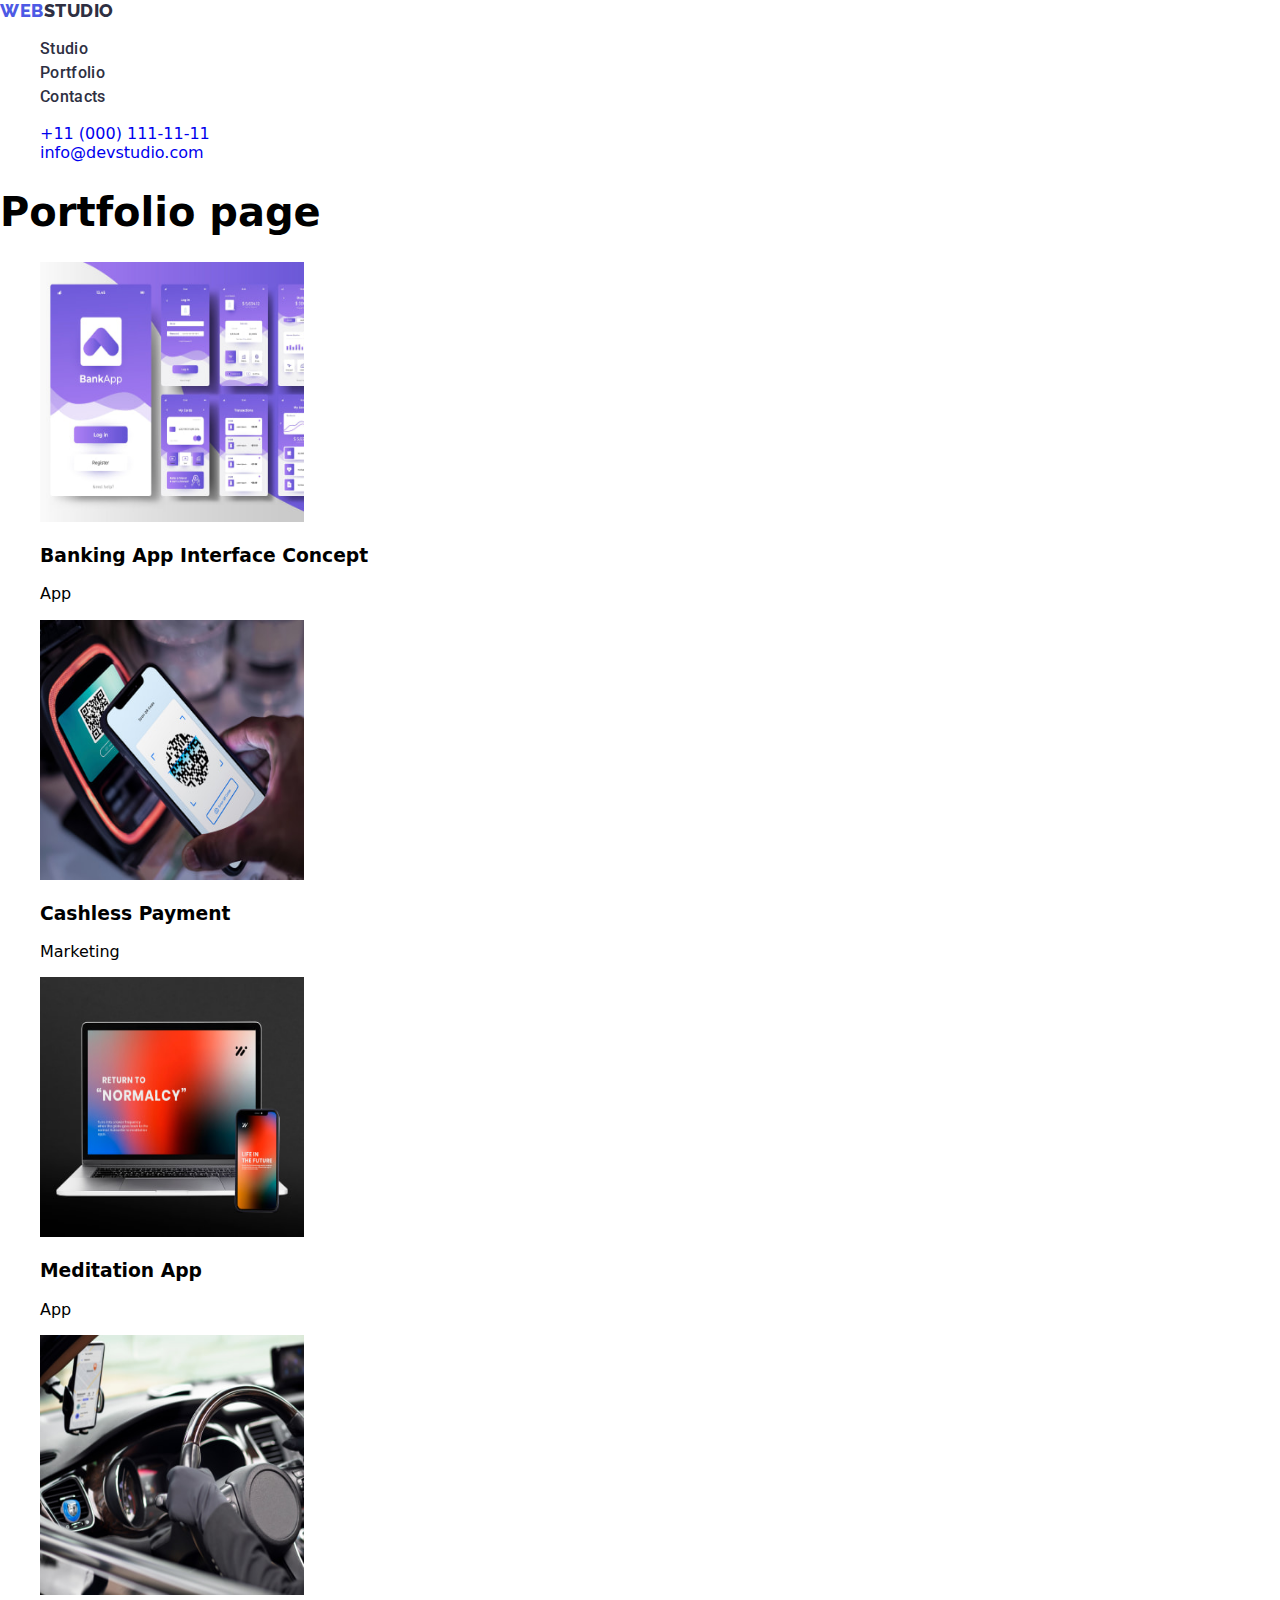
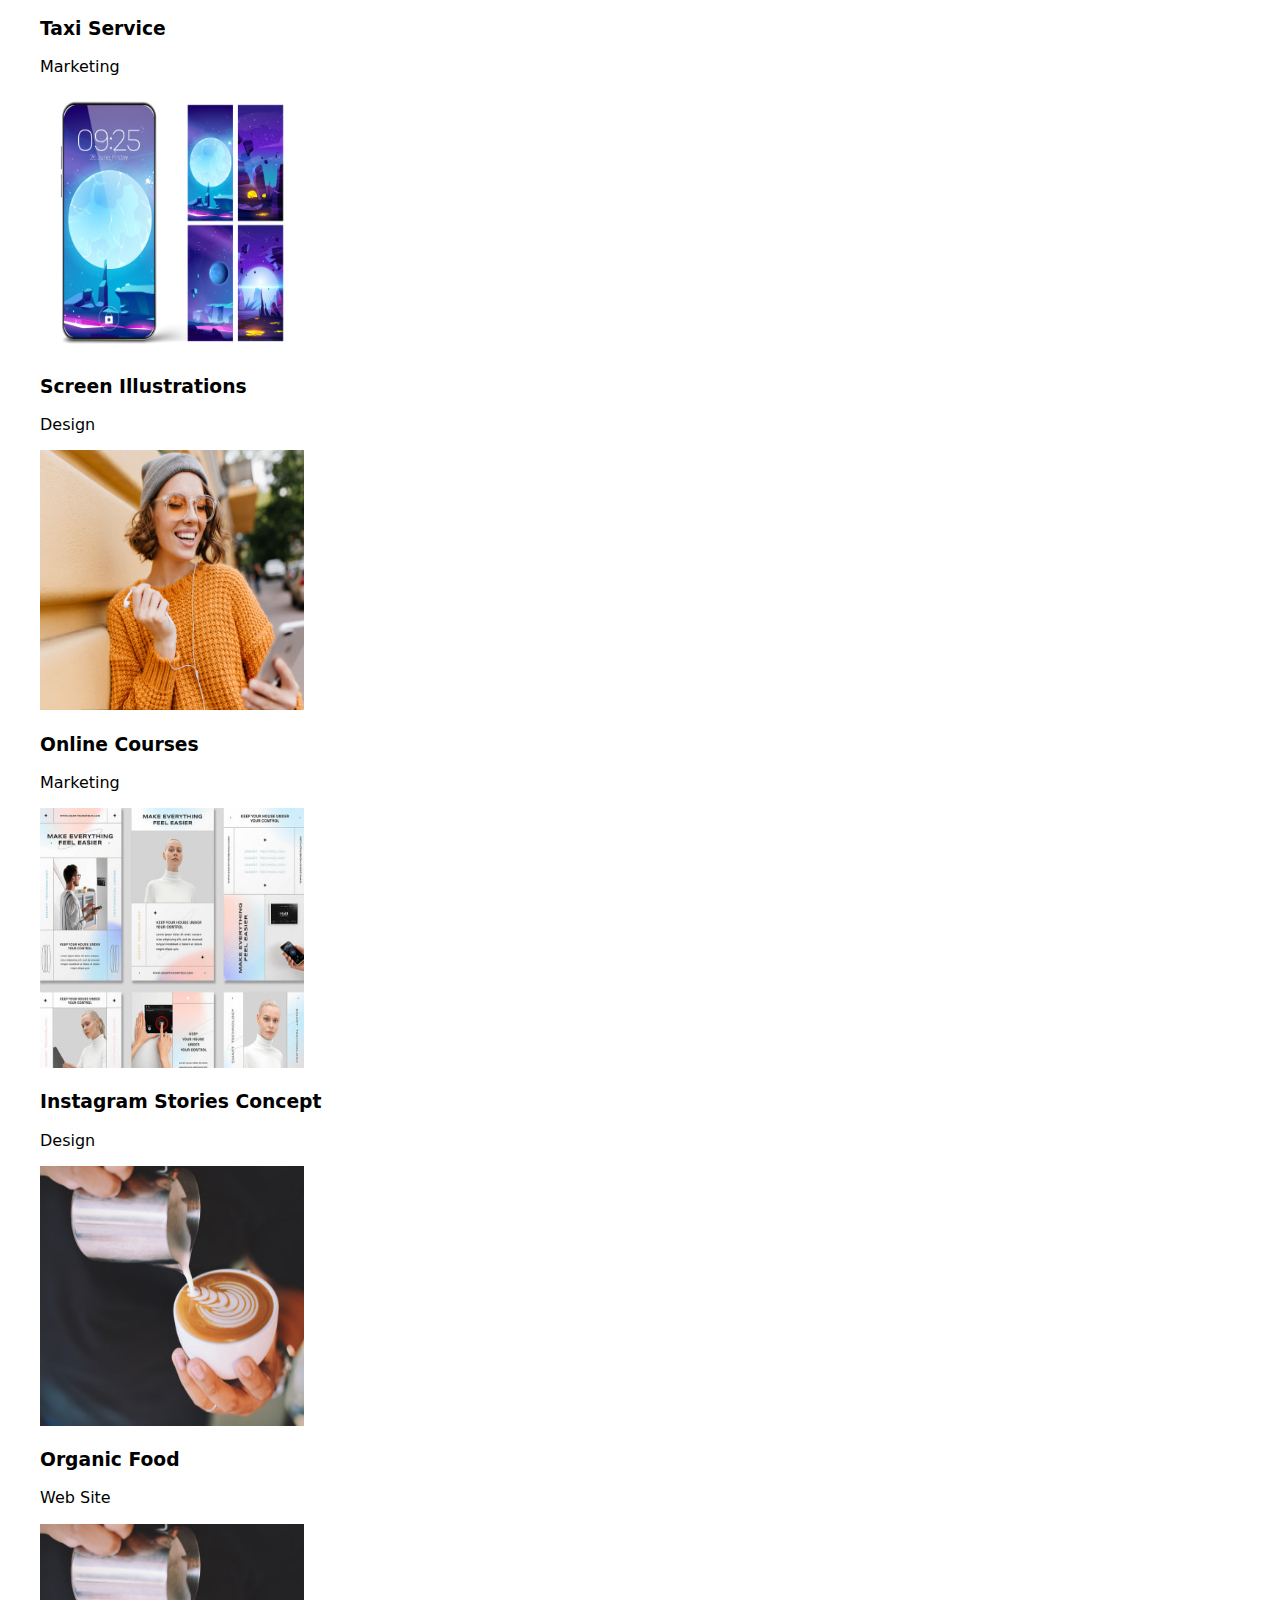
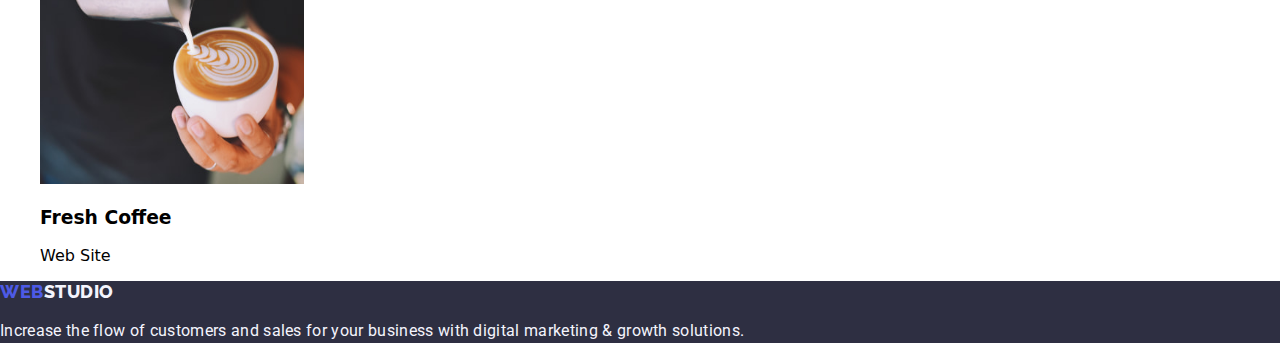
==== portfolio.html @ 6c2d67b5 "goit-markup-hw-02" ====
<!DOCTYPE html>
<html lang="en">
  <head>
    <meta charset="UTF-8" />
    <meta http-equiv="X-UA-Compatible" content="IE=edge" />
    <meta name="viewport" content="width=device-width, initial-scale=1.0" />
    <title>Portfolio page</title>
    <link rel="preconnect" href="https://fonts.googleapis.com" />
    <link rel="preconnect" href="https://fonts.gstatic.com" crossorigin />

    <!-- Fonts -->

    <link
      href="https://fonts.googleapis.com/css2?family=Montserrat:wght@400;500;600&family=Raleway:wght@800&family=Roboto:wght@400;500;700&display=swap"
      rel="stylesheet"
    />
    <!-- Normalize -->
    <link
      rel="stylesheet"
      href="https://cdn.jsdelivr.net/npm/modern-normalize@2.0.0/modern-normalize.min.css"
    />

    <!--Custom styles-->
    <link rel="stylesheet" href="./css/styles.css" />
  </head>

  <body class="page">
    <!-- Header section -->
    <header class="header">
      <nav class="nav">
        <a class="logo" href="./index.html">Web<span class="studio-dark">Studio</span></a>
        <ul class="list">
          <li class="header-item"><a class="header-link" href="./index.html">Studio</a></li>
          <li class="header-item"
            ><a class="header-link link" href="./portfolio.html">Portfolio</a>
          </li>
          <li class="header-item"><a class="header-link" href="">Contacts</a></li>
        </ul>
      </nav>
      <address class="address">
        <ul>
          <li class="mail">
            <a class="adress-link" href="tel:+110001111111">+11 (000) 111-11-11</a>
          </li>
          <li class="number">
            <a class="adress-link" href="mailto:info@devstudio.com">info@devstudio.com</a>
          </li>
        </ul>
      </address>
    </header>

    <main>
      <h1 style="font-size: 40px">Portfolio page</h1>
      <section class="Projects">
        <ul class="project-list list">
          <li class="project-item"
            ><img
              src="./images/Portfolio/img1.jpg"
              alt="Banking App Interface Concept"
              width="264"
              height="260"
            />
            <h3 class="project-name">Banking App Interface Concept</h3>
            <p class="project-position">App</p>
          </li>
          <li class="project-item">
            <img
              src="./images/Portfolio/img2.jpg"
              alt="Cashless Payment"
              width="264"
              height="260"
            />
            <h3 class="project-name">Cashless Payment</h3>
            <p class="project-position">Marketing</p>
          </li>
          <li class="project-item"
            ><img src="./images/Portfolio/img3.jpg" alt="Meditation App" width="264" height="260" />
            <h3 class="project-name">Meditation App</h3>
            <p class="project-position">App</p>
          </li>
          <li class="project-item"
            ><img src="./images/Portfolio/img4.jpg" alt="Taxi Service" width="264" height="260" />
            <h3 class="project-name">Taxi Service</h3>
            <p class="project-position">Marketing</p>
          </li>
          <li class="project-item"
            ><img
              src="./images/Portfolio/img5.jpg"
              alt="Screen Illustrations"
              width="264"
              height="260"
            />
            <h3 class="project-name">Screen Illustrations</h3>
            <p class="project-position">Design</p>
          </li>
          <li class="project-item"
            ><img src="./images/Portfolio/img6.jpg" alt="Online Courses" width="264" height="260" />
            <h3 class="project-name">Online Courses</h3>
            <p class="project-position">Marketing</p>
          </li>
          <li class="project-item"
            ><img
              src="./images/Portfolio/img7.jpg"
              alt="Instagram Stories Concept"
              width="264"
              height="260"
            />
            <h3 class="project-name">Instagram Stories Concept</h3>
            <p class="project-position">Design</p>
          </li>
          <li class="project-item"
            ><img src="./images/Portfolio/img8.jpg" alt="Organic Food" width="264" height="260" />
            <h3 class="project-name">Organic Food</h3>
            <p class="project-position">Web Site</p>
          </li>
          <li class="project-item"
            ><img src="./images/Portfolio/img9.jpg" alt="Fresh Coffee" width="264" height="260" />
            <h3 class="project-name">Fresh Coffee</h3>
            <p class="project-position">Web Site</p>
          </li>
        </ul>
      </section>
    </main>

    <!-- Footer section -->
    <footer class="footer">
      <a class="logo" href="./index.html">Web<span class="studio-light">Studio</span></a>
      <p class="footer-description"
        >Increase the flow of customers and sales for your business with digital marketing & growth
        solutions.</p
      >
    </footer>
  </body>
</html>
---- css/styles.css ----
:root {
    --bg-white: #ffffff;
    --bg-black: #2e2f42;
    --bg-team: #f4f4fd;
    --color-text: #434455
}

.body {
    font-family: "Roboto", "Raleway", sans-serif;
}

ul, ol {
    list-style: none;
}

a {
    text-decoration: none;
}

button {
    font-family: "Roboto";
    cursor: pointer;
}

.header {
    background-color: #ffffff;
}

.nav {}

/* logo styles start */

.logo {
    font-family: "Raleway";
    font-weight: 800;
    font-size: 18px;
    line-height: 1.17;
    letter-spacing: 0.03em;
    text-transform: uppercase;
    color: #4D5AE5;
}
.studio-dark {
    color: #2e2f42;
}
.studio-light {
    color: #f4f4fd;
}

/* logo styles end */

.header-list {}

.header-item {
    font-family: 'Roboto';
    font-weight: 500;
    font-size: 16px;
    line-height: 1.5;
    letter-spacing: 0.02em;
    color: var(--bg-black);
}

.header-link {
    color: #2e2f42;
    text-decoration: none;
}

.header-link:hover {
    color: #404bbf;
}

.header-link:focus {
    color: #404bbf;
}

.address {
    font-style: normal;
}

.address-link {
    font-size: 16px;
    line-height: 1.5;
    letter-spacing: 0.02em;
    color: #434455;
}

.address-link:hover,
.address-link:focus {
    color: #404bbf;
}

.section {}

.hero {
    background-color: #2E2F42;
}

.hero-title {
    font-family: 'Roboto';
    font-weight: 700;
    font-size: 56px;
    line-height: 1.07;
    letter-spacing: 0.02em;
    text-align: center;
    color: #FFFFFF;
}

.hero-btn {
    font-family: "Roboto", sans-serif;
    font-weight: 500;
    font-size: 16px;
    line-height: 1.5;
    letter-spacing: 0.04em;
    text-align: center;
    color: #FFFFFF;
    background: #4D5AE5;
}

.hero-btn:hover,
.hero-btn:focus {
    background: #404BBF;
}

.button-title {
    font-family: 'Roboto';
    font-weight: 500;
    font-size: 16px;
    line-height: 1.5;
    letter-spacing: 0.04em;
    text-align: center;
    color: #FFFFFF;
}

.advantages-1title {
    font-family: 'Roboto';
    font-style: normal;
    font-weight: 700;
    font-size: 36px;
    line-height: 40px;
    letter-spacing: 0.02em;
    text-align: center;
    text-transform: capitalize;
    color: #2E2F42;
}

.advantages-list {}

.advantages-item {}

.advantages-title {
    font-weight: 500;
    font-size: 20px;
    line-height: 1.2;
    letter-spacing: 0.02em;
    color: #2E2F42;
}

.advantages-desc {
    font-family: 'Roboto';
    font-weight: 400;
    font-size: 16px;
    line-height: 1.5;
    letter-spacing: 0.02em;
    color: #434455;
}

.doing {}

.doing-title {
    font-family: 'Roboto';
    font-weight: 700;
    font-size: 36px;
    line-height: 1.11;
    letter-spacing: 0.02em;
    text-align: center;
    text-transform: capitalize;
    color: #2E2F42;
}

.doing-list {}

.doing-item {}

.team {
    background-color: #F4F4FD
}

.team-title {
    font-family: 'Roboto';
    font-weight: 700;
    font-size: 36px;
    line-height: 1.11;
    letter-spacing: 0.02em;
    text-align: center;
    text-transform: capitalize;
    color: #2E2F42;
}

.team-list {}

.team-item {
    background-color: #FFFFFF
}

.team-name {
    font-family: 'Roboto';
    font-weight: 500;
    font-size: 20px;
    line-height: 1.2;
    letter-spacing: 0.02em;
    color: #2E2F42;
}

.team-position {
    font-family: 'Roboto';
    font-weight: 400;
    font-size: 16px;
    line-height: 1.5;
    letter-spacing: 0.02em;
    color: #434455;
}

.footer {
    background-color: #2E2F42;
    text-decoration: none;
}

.footer-description {
    font-family: 'Roboto';
    font-weight: 400;
    font-size: 16px;
    line-height: 1.5;
    letter-spacing: 0.02em;
    color: #F4F4FD;
}

.portfolio-but {
    font-family: "Roboto", sans-serif;
    font-style: normal;
    font-weight: 500;
    font-size: 16px;
    line-height: 1.5;
    letter-spacing: 0.04em;
    color: #4D5AE5;
    background-color: var(--bg-team);
    cursor: pointer;
}

.portfolio-but:hover {
    color: var(--bg-white);
    background-color: #404BBF;
}

.portfolio-but:focus {
    color: var(--bg-white);
    background-color: #404BBF;
}
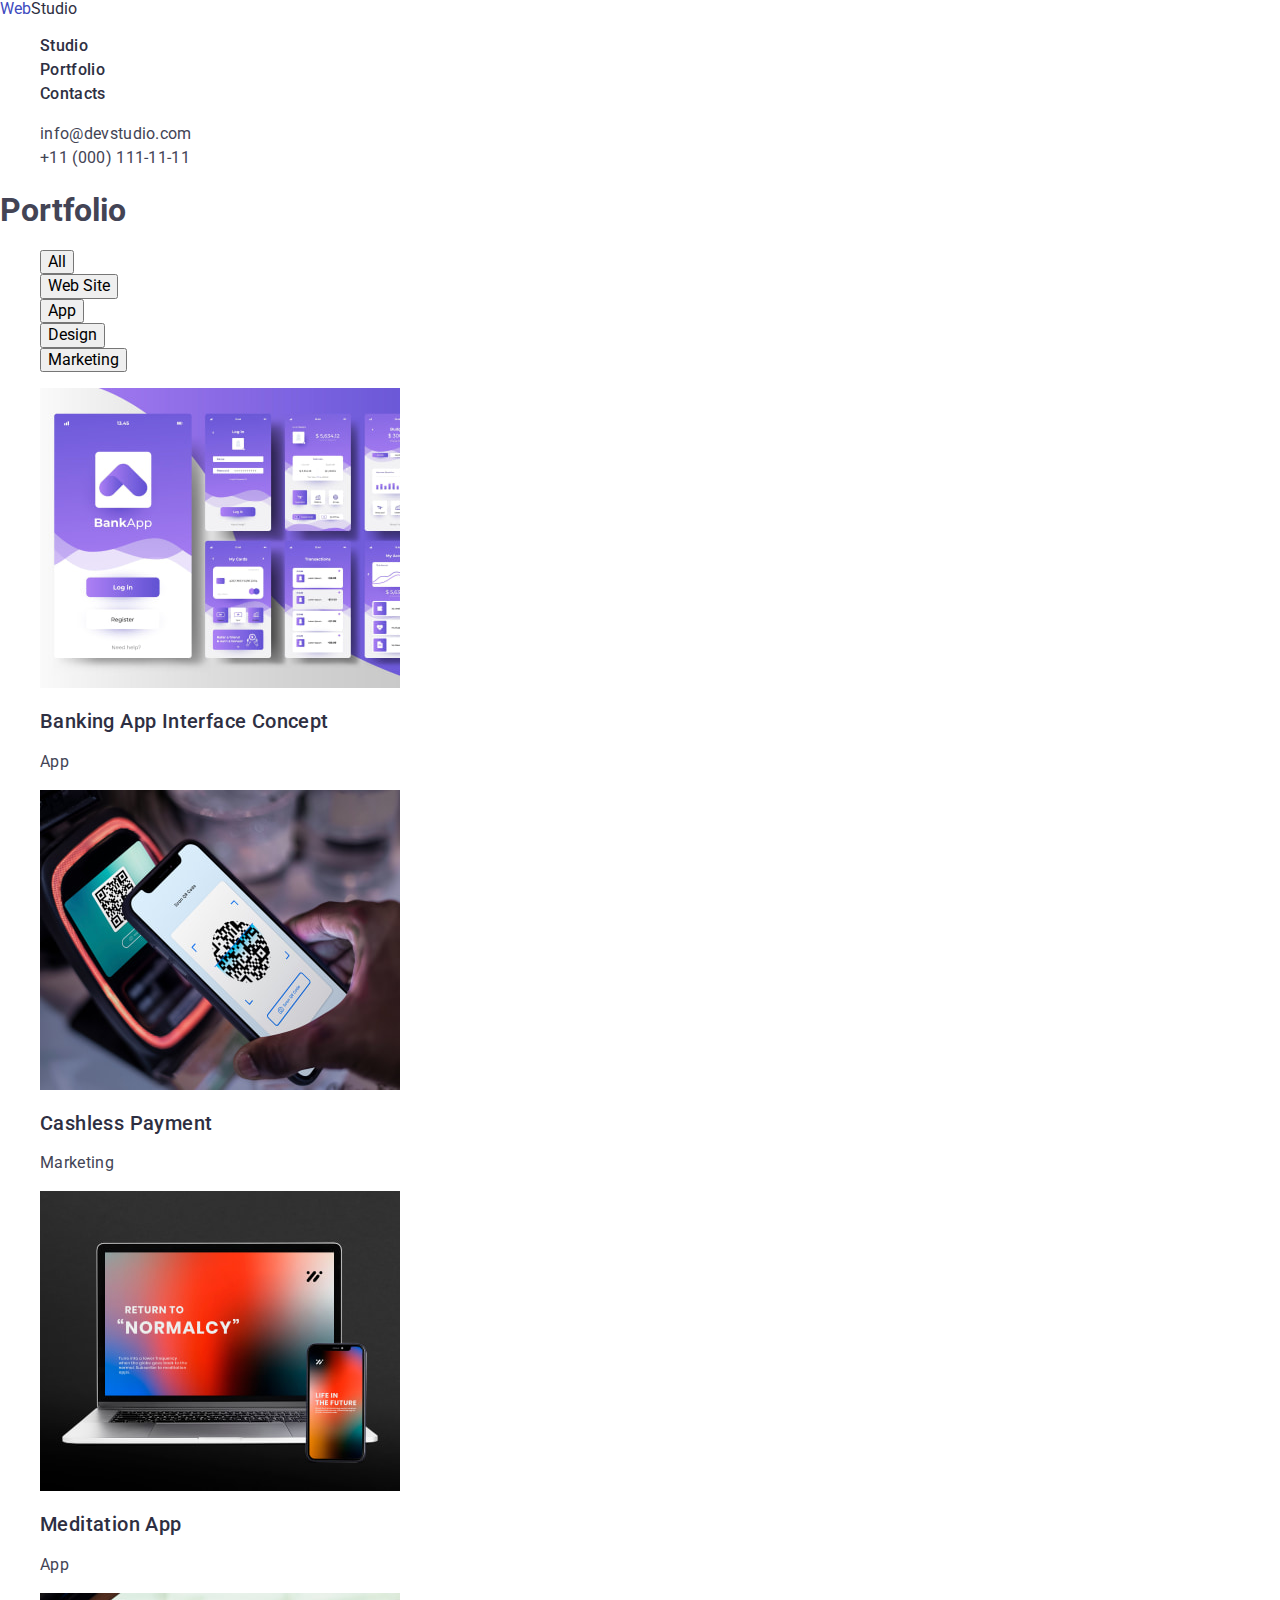
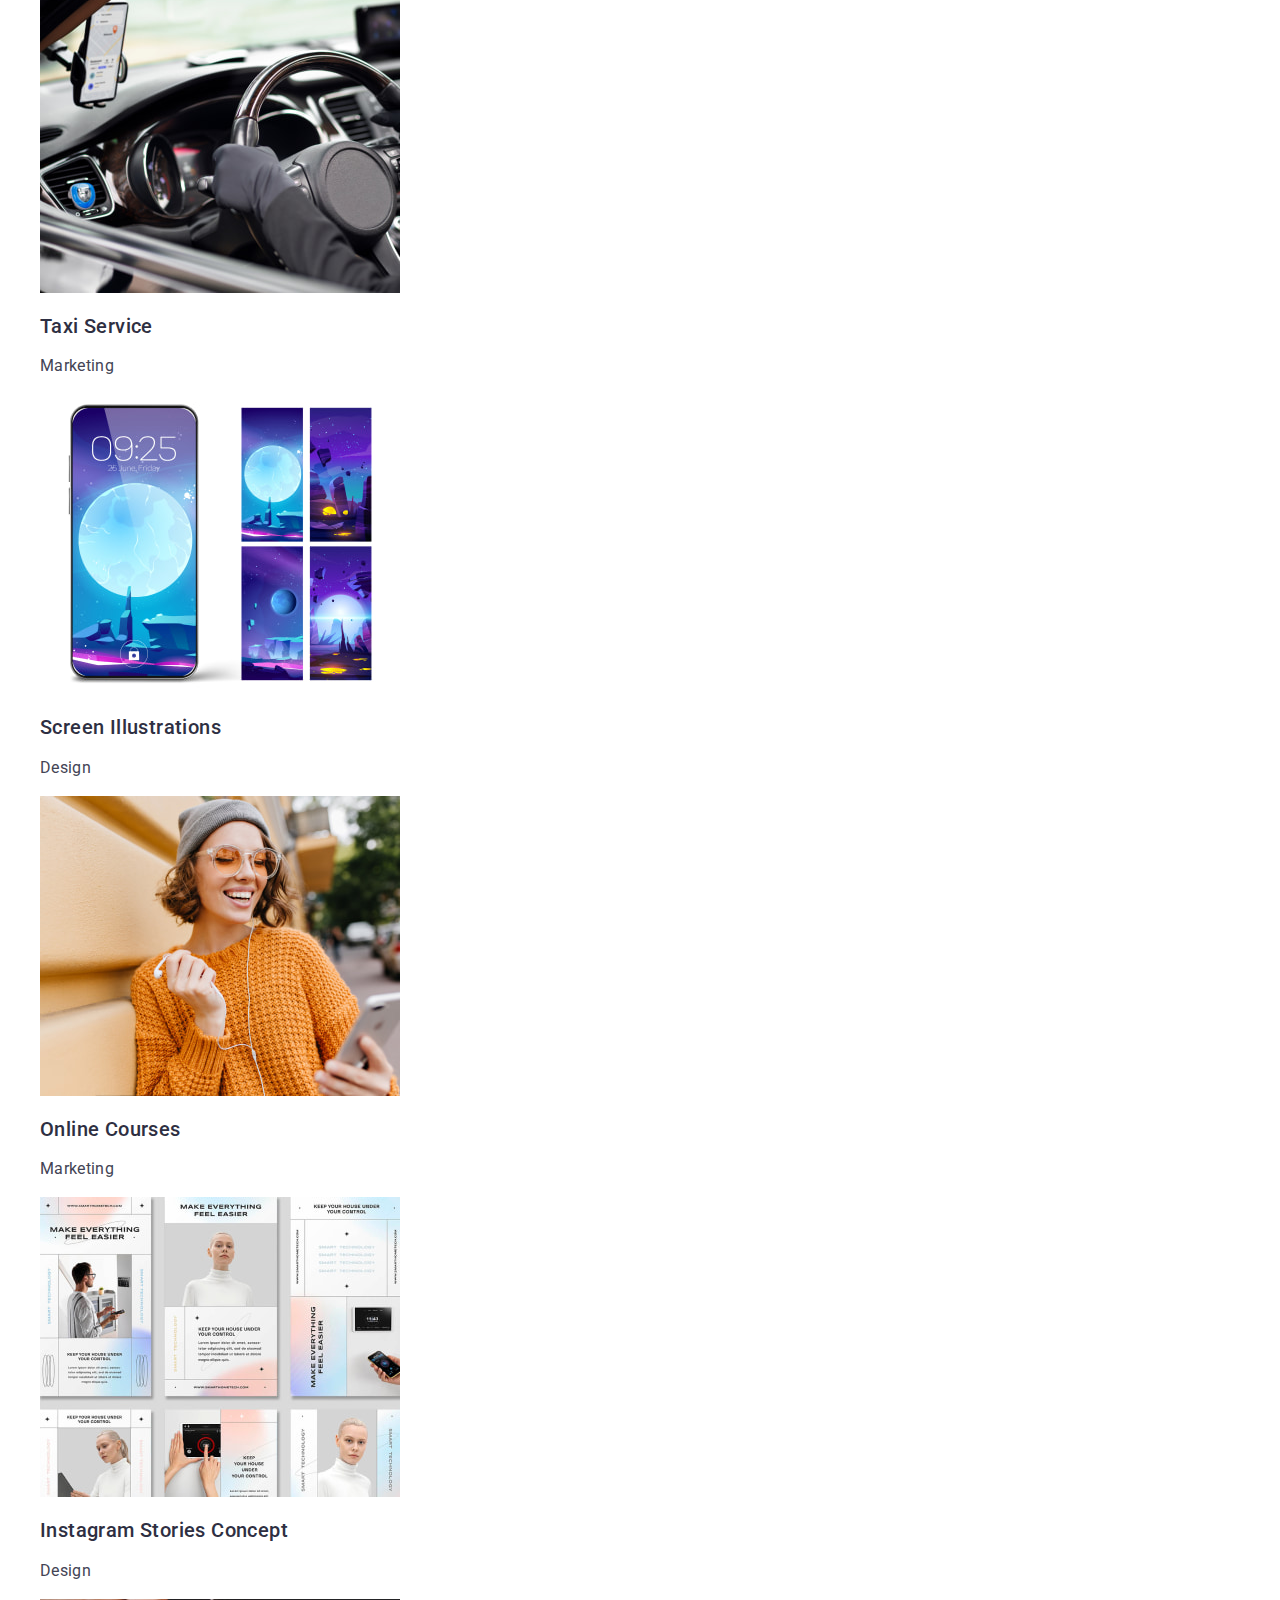
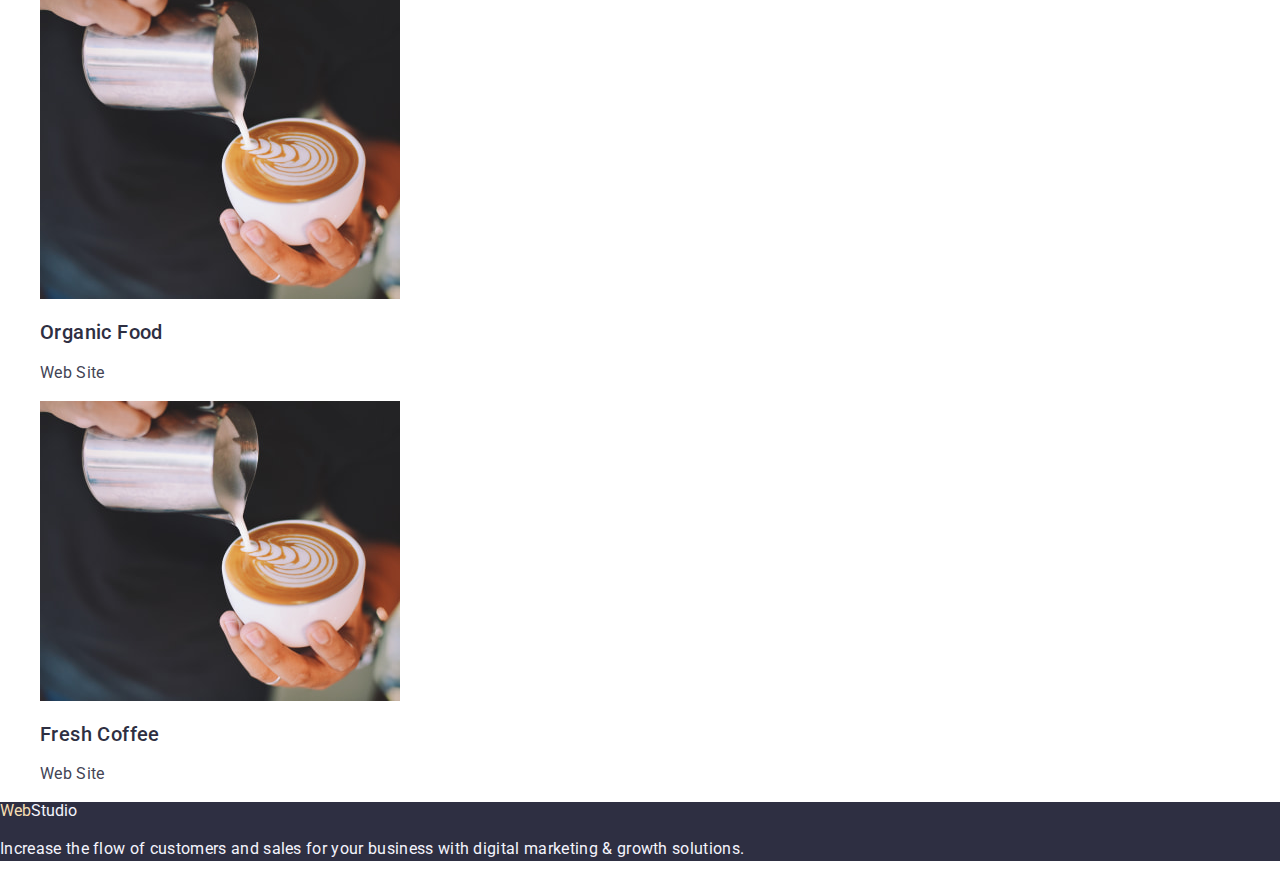
==== commit b134aa80: "goit-markup-hw-02-2" ====
--- a/portfolio.html
+++ b/portfolio.html
@@ -28,106 +28,131 @@
     <!-- Header section -->
     <header class="header">
       <nav class="nav">
-        <a class="logo" href="./index.html">Web<span class="studio-dark">Studio</span></a>
+        <a class="logo link" href="./index.html">Web<span class="studio">Studio</span></a>
         <ul class="list">
-          <li class="header-item"><a class="header-link" href="./index.html">Studio</a></li>
+          <li class="header-item"><a class="header-link link" href="./index.html">Studio</a></li>
           <li class="header-item"
-            ><a class="header-link link" href="./portfolio.html">Portfolio</a>
-          </li>
-          <li class="header-item"><a class="header-link" href="">Contacts</a></li>
+            ><a class="header-link link" href="./portfolio.html">Portfolio</a></li
+          >
+          <li class="header-item"><a class="header-link link" href="">Contacts</a></li>
         </ul>
       </nav>
       <address class="address">
-        <ul>
-          <li class="mail">
-            <a class="adress-link" href="tel:+110001111111">+11 (000) 111-11-11</a>
-          </li>
-          <li class="number">
-            <a class="adress-link" href="mailto:info@devstudio.com">info@devstudio.com</a>
-          </li>
+        <ul class="list">
+          <li
+            ><a class="adress-link link" href="mailto:info@devstudio.com">info@devstudio.com</a></li
+          >
+          <li><a class="adress-link link" href="tel:+110001111111">+11 (000) 111-11-11</a></li>
         </ul>
       </address>
     </header>
-
     <main>
-      <h1 style="font-size: 40px">Portfolio page</h1>
-      <section class="Projects">
-        <ul class="project-list list">
-          <li class="project-item"
-            ><img
-              src="./images/Portfolio/img1.jpg"
-              alt="Banking App Interface Concept"
-              width="264"
-              height="260"
-            />
-            <h3 class="project-name">Banking App Interface Concept</h3>
-            <p class="project-position">App</p>
+      <section>
+        <h1>Portfolio</h1>
+        <ul class="list">
+          <li><button class="portfolio-but" type="button">All</button> </li>
+          <li><button class="portfolio-but" type="button">Web Site</button> </li>
+          <li><button class="portfolio-but" type="button">App</button> </li>
+          <li><button class="portfolio-but" type="button">Design</button> </li>
+          <li><button class="portfolio-but" type="button">Marketing</button> </li>
+        </ul>
+        <ul class="list">
+          <li
+            ><a class="link" href=""
+              ><img src="./images/Portfolio/img1.jpg" alt="Banking App" width="360" height="300" />
+              <h2 class="advantages-title">Banking App Interface Concept</h2>
+              <p class="advantages-desc">App</p></a
+            >
           </li>
-          <li class="project-item">
-            <img
-              src="./images/Portfolio/img2.jpg"
-              alt="Cashless Payment"
-              width="264"
-              height="260"
-            />
-            <h3 class="project-name">Cashless Payment</h3>
-            <p class="project-position">Marketing</p>
+          <li
+            ><a class="link" href=""
+              ><img
+                src="./images/Portfolio/img2.jpg"
+                alt="Cashless Payment"
+                width="360"
+                height="300"
+              />
+              <h2 class="advantages-title">Cashless Payment</h2>
+              <p class="advantages-desc">Marketing</p></a
+            >
           </li>
-          <li class="project-item"
-            ><img src="./images/Portfolio/img3.jpg" alt="Meditation App" width="264" height="260" />
-            <h3 class="project-name">Meditation App</h3>
-            <p class="project-position">App</p>
+          <li
+            ><a class="link" href=""
+              ><img
+                src="./images/Portfolio/img3.jpg"
+                alt="Meditation App"
+                width="360"
+                height="300"
+              />
+              <h2 class="advantages-title">Meditation App</h2>
+              <p class="advantages-desc">App</p></a
+            >
           </li>
-          <li class="project-item"
-            ><img src="./images/Portfolio/img4.jpg" alt="Taxi Service" width="264" height="260" />
-            <h3 class="project-name">Taxi Service</h3>
-            <p class="project-position">Marketing</p>
+          <li
+            ><a class="link" href=""
+              ><img src="./images/Portfolio/img4.jpg" alt="Taxi Service" width="360" height="300" />
+              <h2 class="advantages-title">Taxi Service</h2>
+              <p class="advantages-desc">Marketing</p></a
+            >
           </li>
-          <li class="project-item"
-            ><img
-              src="./images/Portfolio/img5.jpg"
-              alt="Screen Illustrations"
-              width="264"
-              height="260"
-            />
-            <h3 class="project-name">Screen Illustrations</h3>
-            <p class="project-position">Design</p>
+          <li
+            ><a class="link" href=""
+              ><img
+                src="./images/Portfolio/img5.jpg"
+                alt="Screen Illustrations"
+                width="360"
+                height="300"
+              />
+              <h2 class="advantages-title">Screen Illustrations</h2>
+              <p class="advantages-desc">Design</p></a
+            >
           </li>
-          <li class="project-item"
-            ><img src="./images/Portfolio/img6.jpg" alt="Online Courses" width="264" height="260" />
-            <h3 class="project-name">Online Courses</h3>
-            <p class="project-position">Marketing</p>
+          <li
+            ><a class="link" href=""
+              ><img
+                src="./images/Portfolio/img6.jpg"
+                alt="Online Courses"
+                width="360"
+                height="300"
+              />
+              <h2 class="advantages-title">Online Courses</h2>
+              <p class="advantages-desc">Marketing</p></a
+            >
           </li>
-          <li class="project-item"
-            ><img
-              src="./images/Portfolio/img7.jpg"
-              alt="Instagram Stories Concept"
-              width="264"
-              height="260"
-            />
-            <h3 class="project-name">Instagram Stories Concept</h3>
-            <p class="project-position">Design</p>
+          <li
+            ><a class="link" href=""
+              ><img
+                src="./images/Portfolio/img7.jpg"
+                alt="Instagram Stories Concept"
+                width="360"
+                height="300"
+              />
+              <h2 class="advantages-title">Instagram Stories Concept</h2>
+              <p class="advantages-desc">Design</p></a
+            >
           </li>
-          <li class="project-item"
-            ><img src="./images/Portfolio/img8.jpg" alt="Organic Food" width="264" height="260" />
-            <h3 class="project-name">Organic Food</h3>
-            <p class="project-position">Web Site</p>
+          <li
+            ><a class="link" href=""
+              ><img src="./images/Portfolio/img8.jpg" alt="Organic Food" width="360" height="300" />
+              <h2 class="advantages-title">Organic Food</h2>
+              <p class="advantages-desc">Web Site</p></a
+            >
           </li>
-          <li class="project-item"
-            ><img src="./images/Portfolio/img9.jpg" alt="Fresh Coffee" width="264" height="260" />
-            <h3 class="project-name">Fresh Coffee</h3>
-            <p class="project-position">Web Site</p>
+          <li
+            ><a class="link" href=""
+              ><img src="./images/Portfolio/img9.jpg" alt="Fresh Coffee" width="360" height="300" />
+              <h2 class="advantages-title">Fresh Coffee</h2>
+              <p class="advantages-desc">Web Site</p></a
+            >
           </li>
         </ul>
       </section>
     </main>
-
-    <!-- Footer section -->
     <footer class="footer">
-      <a class="logo" href="./index.html">Web<span class="studio-light">Studio</span></a>
+      <a class="logo link" href="./index.html">Web<span class="studio-down">Studio</span></a>
       <p class="footer-description"
-        >Increase the flow of customers and sales for your business with digital marketing & growth
-        solutions.</p
+        >Increase the flow of customers and sales for your business with digital marketing &amp;
+        growth solutions.</p
       >
     </footer>
   </body>
--- a/css/styles.css
+++ b/css/styles.css
@@ -1,256 +1,207 @@
+
+body {
+    font-family: 'Roboto', sans-serif;
+    color: #434455;
+    background-color: var(--brand-color);
+}
+
+a {
+    text-decoration: none;
+    color: wheat
+}
+
 :root {
-    --bg-white: #ffffff;
-    --bg-black: #2e2f42;
-    --bg-team: #f4f4fd;
-    --color-text: #434455
-}
-
-.body {
-    font-family: "Roboto", "Raleway", sans-serif;
-}
-
-ul, ol {
-    list-style: none;
-}
-
-a {
-    text-decoration: none;
-}
-
-button {
-    font-family: "Roboto";
-    cursor: pointer;
-}
-
-.header {
-    background-color: #ffffff;
-}
-
-.nav {}
-
-/* logo styles start */
-
-.logo {
-    font-family: "Raleway";
+    --brand-color: #FFFFFF;
+    --letter-spacing: #4D5AE5;
+    --link-color: #2E2F42;
+    --link-color-add: #434455;
+    --color-footer: #F4F4FD;
+}
+
+/*Header styles*/
+.logo link {
+    font-family: "Raleway", sans-serif;
     font-weight: 800;
     font-size: 18px;
     line-height: 1.17;
     letter-spacing: 0.03em;
     text-transform: uppercase;
-    color: #4D5AE5;
-}
-.studio-dark {
-    color: #2e2f42;
-}
-.studio-light {
-    color: #f4f4fd;
-}
-
-/* logo styles end */
-
-.header-list {}
-
-.header-item {
-    font-family: 'Roboto';
-    font-weight: 500;
-    font-size: 16px;
-    line-height: 1.5;
-    letter-spacing: 0.02em;
-    color: var(--bg-black);
+    color: var(--letter-spacing);
+}
+
+.studio-down {
+    color: var(--color-footer);
+}
+
+.studio {
+    color: var(--link-color);
+}
+
+.accent-1 {
+    color: var(--link-color);
+}
+
+.link {
+    text-decoration: none;
+}
+
+.list {
+    list-style: none
 }
 
 .header-link {
-    color: #2e2f42;
-    text-decoration: none;
-}
-
-.header-link:hover {
-    color: #404bbf;
-}
-
-.header-link:focus {
-    color: #404bbf;
+    font-weight: 500;
+    font-size: 16px;
+    line-height: 1.5;
+    letter-spacing: 0.02em;
+    color: var(--link-color);
+}
+
+.link {
+    text-decoration: none;
+}
+
+.link:hover,
+.link:focus {
+    color: #404bbf
 }
 
 .address {
     font-style: normal;
-}
-
-.address-link {
-    font-size: 16px;
-    line-height: 1.5;
-    letter-spacing: 0.02em;
-    color: #434455;
-}
-
-.address-link:hover,
-.address-link:focus {
-    color: #404bbf;
-}
-
-.section {}
+    list-style: none;
+}
+
+.adress-link {
+    font-size: 16px;
+    line-height: 1.5;
+    letter-spacing: 0.02em;
+    color: var(--link-color-add);
+}
+
+.link:hover,
+.link:focus {
+    color: #404bbf
+}
 
 .hero {
-    background-color: #2E2F42;
+    background-color: var(--link-color);
 }
 
 .hero-title {
-    font-family: 'Roboto';
-    font-weight: 700;
     font-size: 56px;
     line-height: 1.07;
-    letter-spacing: 0.02em;
     text-align: center;
-    color: #FFFFFF;
+    letter-spacing: 0.02em;
+    color: #ffffff;
 }
 
 .hero-btn {
+    background-color: #4D5AE5;
     font-family: "Roboto", sans-serif;
     font-weight: 500;
     font-size: 16px;
     line-height: 1.5;
     letter-spacing: 0.04em;
-    text-align: center;
-    color: #FFFFFF;
-    background: #4D5AE5;
+    color: #ffffff;
+    cursor: pointer;
 }
 
 .hero-btn:hover,
 .hero-btn:focus {
-    background: #404BBF;
-}
-
-.button-title {
-    font-family: 'Roboto';
-    font-weight: 500;
-    font-size: 16px;
-    line-height: 1.5;
-    letter-spacing: 0.04em;
-    text-align: center;
-    color: #FFFFFF;
-}
-
-.advantages-1title {
-    font-family: 'Roboto';
-    font-style: normal;
-    font-weight: 700;
-    font-size: 36px;
-    line-height: 40px;
-    letter-spacing: 0.02em;
-    text-align: center;
-    text-transform: capitalize;
-    color: #2E2F42;
-}
-
-.advantages-list {}
-
-.advantages-item {}
-
-.advantages-title {
+    background-color: #404BBF;
+}
+
+.feature-p {
+    list-style: none;
+}
+
+.strategy {
     font-weight: 500;
     font-size: 20px;
     line-height: 1.2;
     letter-spacing: 0.02em;
-    color: #2E2F42;
-}
-
-.advantages-desc {
-    font-family: 'Roboto';
-    font-weight: 400;
-    font-size: 16px;
-    line-height: 1.5;
-    letter-spacing: 0.02em;
-    color: #434455;
-}
-
-.doing {}
-
-.doing-title {
-    font-family: 'Roboto';
-    font-weight: 700;
+    color: var(--link-color);
+}
+
+.strategy-p {
+    font-size: 16px;
+    line-height: 1.5;
+    letter-spacing: 0.02em;
+    color: var(--link-color-add);
+}
+
+.team-title {
     font-size: 36px;
     line-height: 1.11;
-    letter-spacing: 0.02em;
     text-align: center;
+    letter-spacing: 0.02em;
     text-transform: capitalize;
-    color: #2E2F42;
-}
-
-.doing-list {}
-
-.doing-item {}
-
-.team {
+    color: var(--link-color);
+}
+
+.section-team {
     background-color: #F4F4FD
 }
 
-.team-title {
-    font-family: 'Roboto';
-    font-weight: 700;
+.section-team-title {
     font-size: 36px;
     line-height: 1.11;
-    letter-spacing: 0.02em;
     text-align: center;
+    letter-spacing: 0.02em;
     text-transform: capitalize;
-    color: #2E2F42;
-}
-
-.team-list {}
-
-.team-item {
-    background-color: #FFFFFF
-}
-
-.team-name {
-    font-family: 'Roboto';
+    color: var(--link-color);
+}
+
+.section-team-item {
+    background-color: #FFFFFF;
+}
+
+.footer {
+    background-color: var(--link-color)
+}
+
+.footer-description {
+    line-height: 1.5;
+    color: var(--color-footer);
+    letter-spacing: 0.02em;
+}
+
+.btn-port {
+    font-family: "Roboto", sans-serif;
+    font-weight: 500;
+    font-size: 16px;
+    line-height: 1.5;
+    letter-spacing: 0.04em;
+    color: var(--letter-spacing);
+    background-color: var(--color-footer);
+    cursor: pointer;
+}
+
+.btn-port:hover,
+.btn-port:focus {
+    color: #FFFFFF;
+    background-color: #404BBF;
+}
+
+.list {
+    list-style: none;
+}
+
+.link {
+    text-decoration: none;
+}
+
+.advantages-title {
     font-weight: 500;
     font-size: 20px;
     line-height: 1.2;
     letter-spacing: 0.02em;
-    color: #2E2F42;
-}
-
-.team-position {
-    font-family: 'Roboto';
-    font-weight: 400;
-    font-size: 16px;
-    line-height: 1.5;
-    letter-spacing: 0.02em;
-    color: #434455;
-}
-
-.footer {
-    background-color: #2E2F42;
-    text-decoration: none;
-}
-
-.footer-description {
-    font-family: 'Roboto';
-    font-weight: 400;
-    font-size: 16px;
-    line-height: 1.5;
-    letter-spacing: 0.02em;
-    color: #F4F4FD;
-}
-
-.portfolio-but {
-    font-family: "Roboto", sans-serif;
-    font-style: normal;
-    font-weight: 500;
-    font-size: 16px;
-    line-height: 1.5;
-    letter-spacing: 0.04em;
-    color: #4D5AE5;
-    background-color: var(--bg-team);
-    cursor: pointer;
-}
-
-.portfolio-but:hover {
-    color: var(--bg-white);
-    background-color: #404BBF;
-}
-
-.portfolio-but:focus {
-    color: var(--bg-white);
-    background-color: #404BBF;
+    color: var(--link-color);
+}
+
+.advantages-desc {
+    font-size: 16px;
+    line-height: 1.5;
+    letter-spacing: 0.02em;
+    color: var(--link-color-add);
 }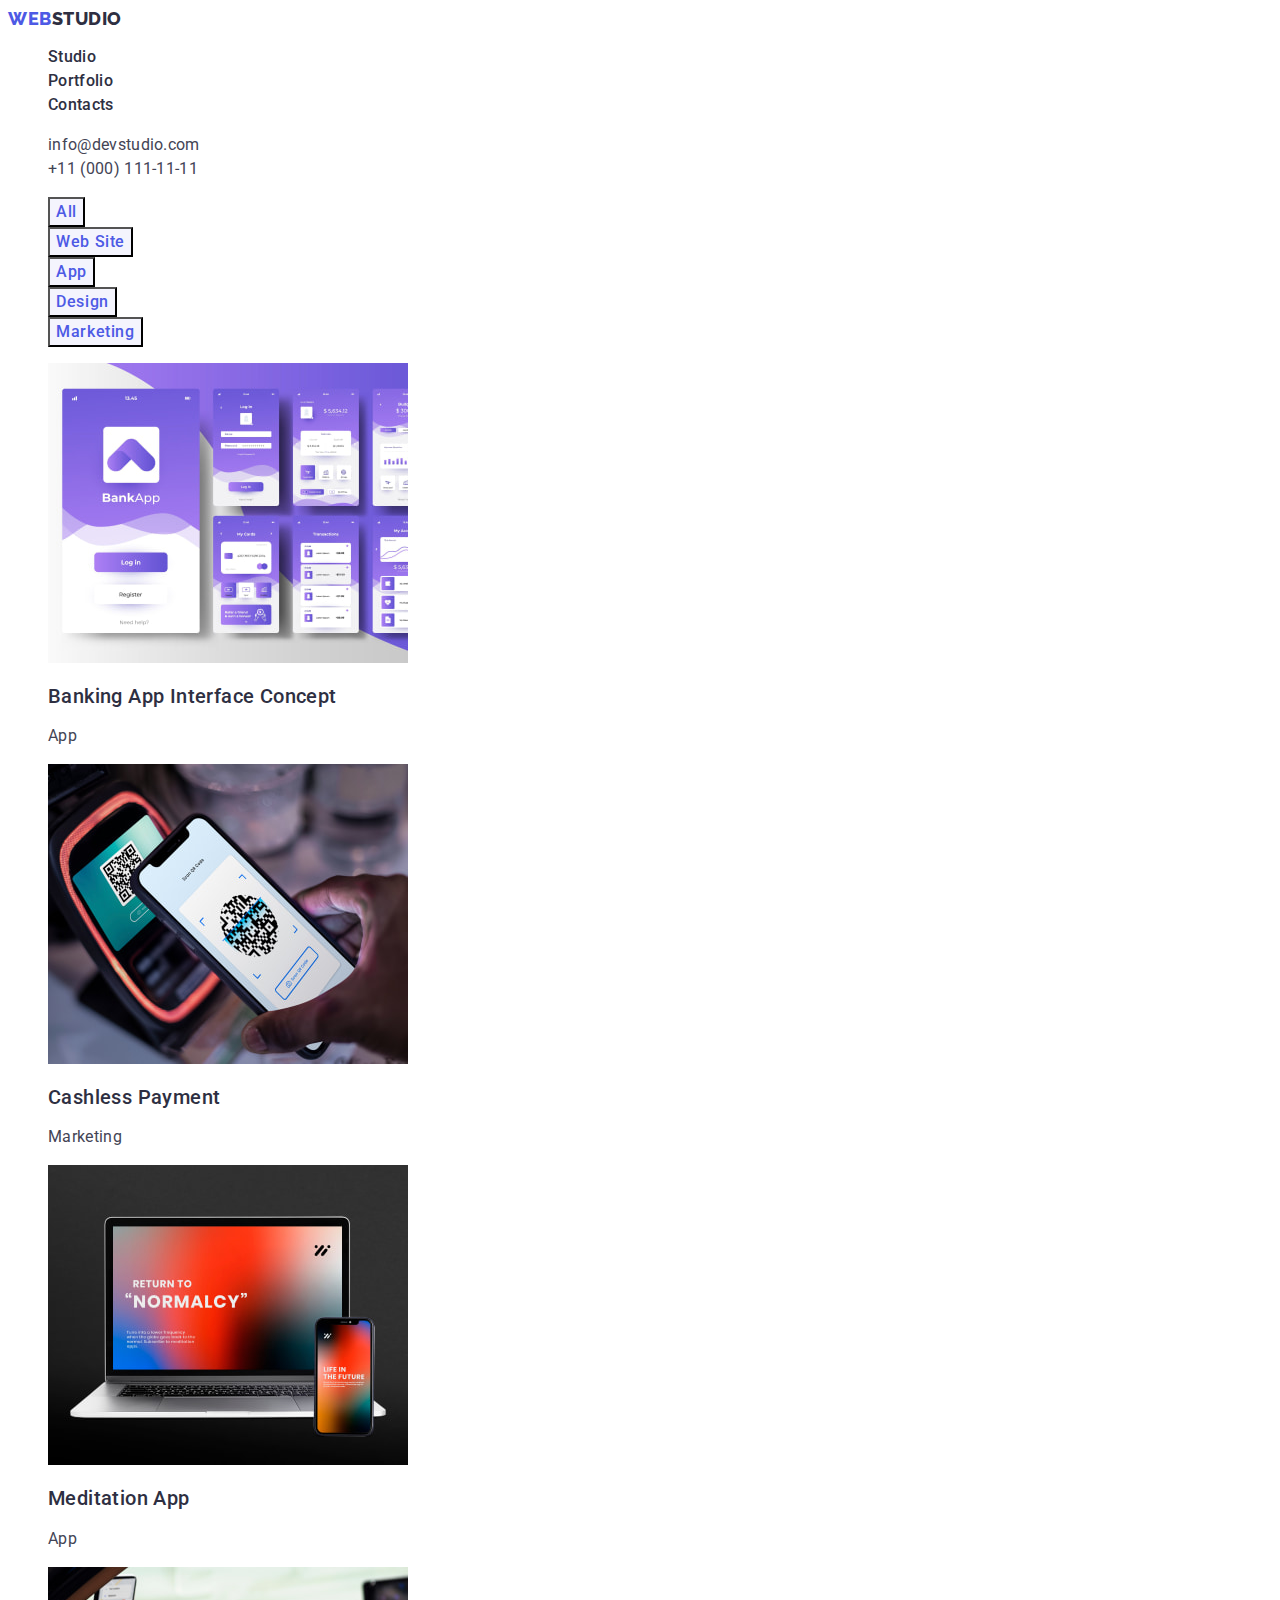
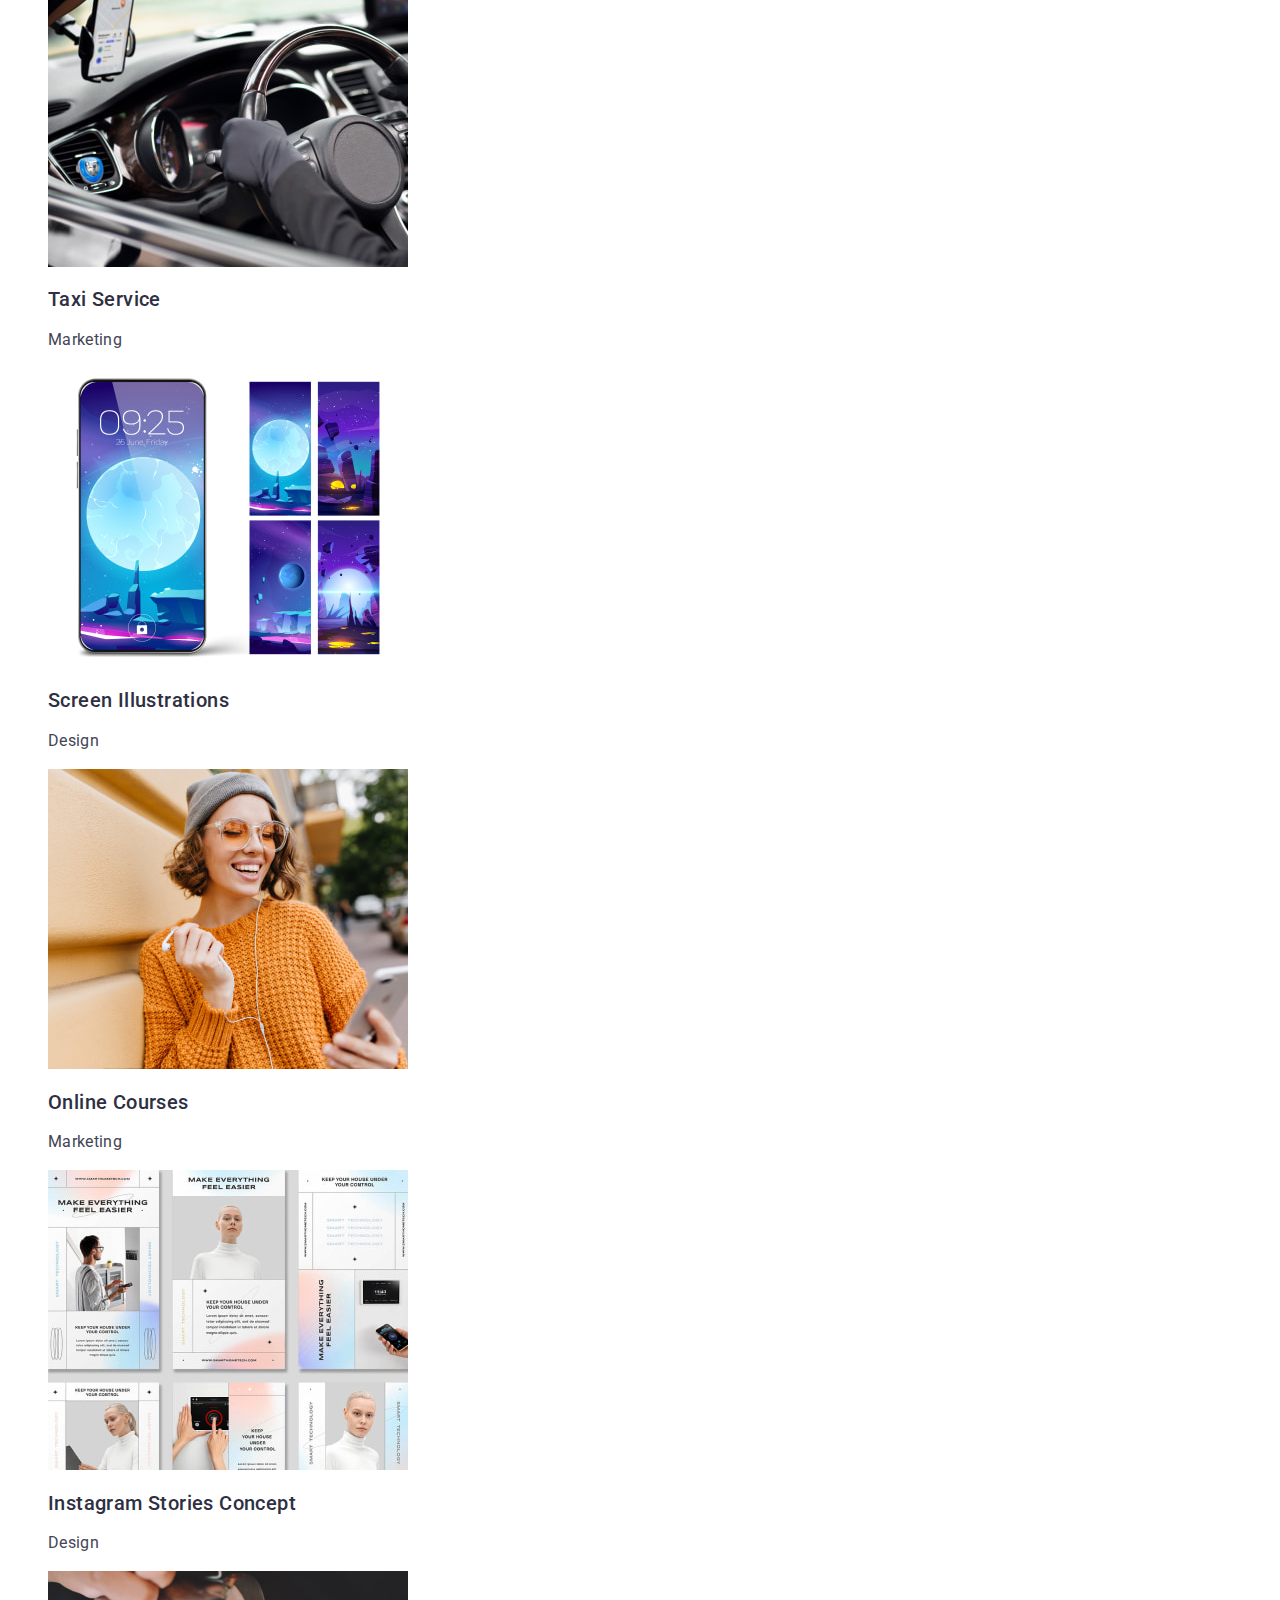
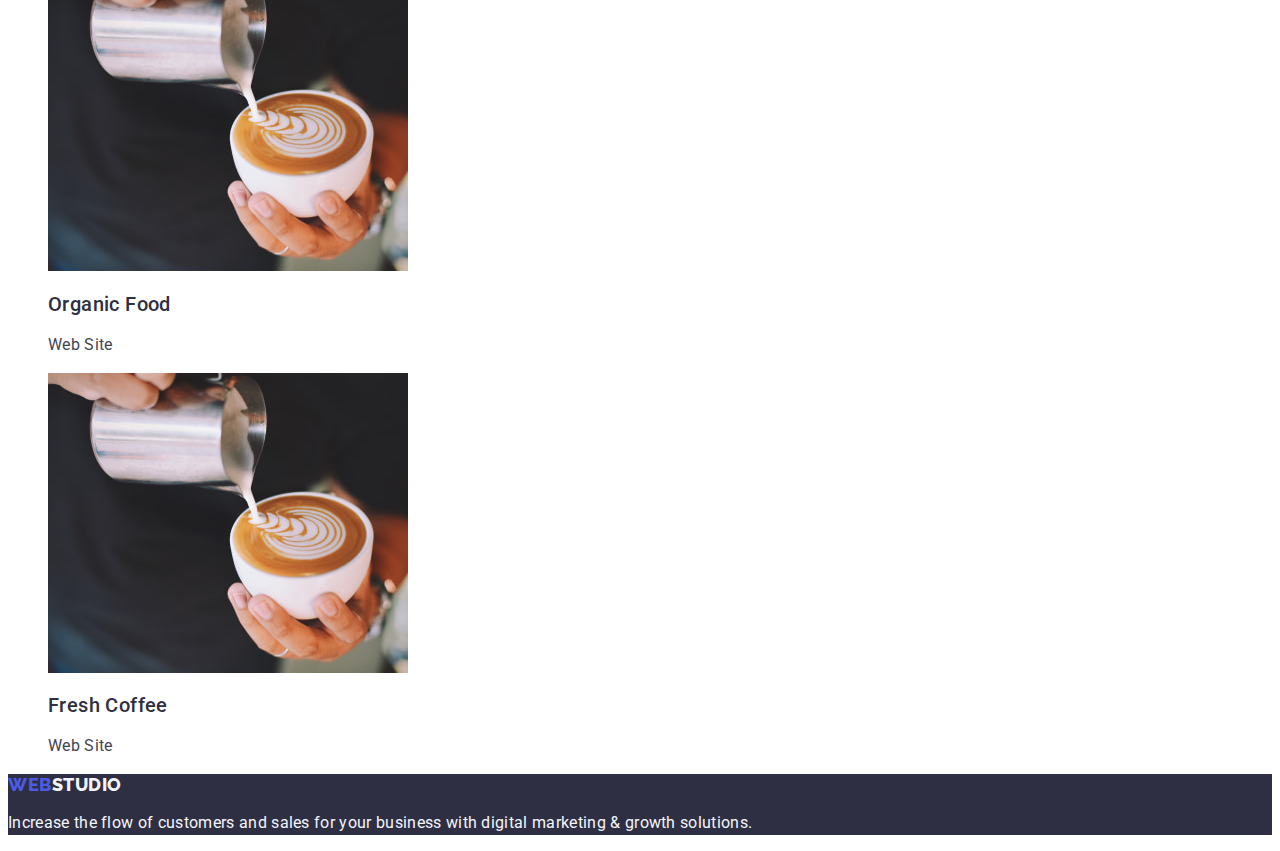
==== commit fe3ed7c6: "goit-markup-hw-03" ====
--- a/portfolio.html
+++ b/portfolio.html
@@ -1,158 +1,174 @@
 <!DOCTYPE html>
 <html lang="en">
   <head>
-    <meta charset="UTF-8" />
-    <meta http-equiv="X-UA-Compatible" content="IE=edge" />
-    <meta name="viewport" content="width=device-width, initial-scale=1.0" />
-    <title>Portfolio page</title>
+    <meta charset="utf-8" />
+    <meta name="description" content="Effective Solutions for Your Business" />
+    <title>WEBSTUDIO</title>
     <link rel="preconnect" href="https://fonts.googleapis.com" />
     <link rel="preconnect" href="https://fonts.gstatic.com" crossorigin />
-
-    <!-- Fonts -->
-
     <link
-      href="https://fonts.googleapis.com/css2?family=Montserrat:wght@400;500;600&family=Raleway:wght@800&family=Roboto:wght@400;500;700&display=swap"
+      href="https://fonts.googleapis.com/css2?family=Raleway:wght@400;800&family=Roboto:wght@400;500;700&display=swap"
       rel="stylesheet"
     />
-    <!-- Normalize -->
-    <link
-      rel="stylesheet"
-      href="https://cdn.jsdelivr.net/npm/modern-normalize@2.0.0/modern-normalize.min.css"
-    />
-
-    <!--Custom styles-->
-    <link rel="stylesheet" href="./css/styles.css" />
+    <link href="./css/styles.css" rel="stylesheet" />
   </head>
-
   <body class="page">
-    <!-- Header section -->
+    <!--Header-->
     <header class="header">
-      <nav class="nav">
-        <a class="logo link" href="./index.html">Web<span class="studio">Studio</span></a>
-        <ul class="list">
-          <li class="header-item"><a class="header-link link" href="./index.html">Studio</a></li>
-          <li class="header-item"
-            ><a class="header-link link" href="./portfolio.html">Portfolio</a></li
-          >
-          <li class="header-item"><a class="header-link link" href="">Contacts</a></li>
+      <nav class="header-nav">
+        <a class="link-logo link" href="./index.html">Web<span class="studio">Studio</span></a>
+        <ul class="header-list list">
+          <li class="header-item">
+            <a class="header-link link" href="./index.html">Studio</a>
+          </li>
+          <li class="header-item">
+            <a class="header-link link" href="./portfolio.html">Portfolio</a>
+          </li>
+          <li class="header-item">
+            <a class="header-link link" href="">Contacts</a>
+          </li>
         </ul>
       </nav>
       <address class="address">
-        <ul class="list">
-          <li
-            ><a class="adress-link link" href="mailto:info@devstudio.com">info@devstudio.com</a></li
-          >
-          <li><a class="adress-link link" href="tel:+110001111111">+11 (000) 111-11-11</a></li>
+        <ul class="address-link list">
+          <li class="address-link list">
+            <a class="address-link link" href="mailto:info@devstudio.com">info@devstudio.com</a>
+          </li>
+          <li class="address-link list">
+            <a class="address-link link" href="tel:+110001111111">+11 (000) 111-11-11</a>
+          </li>
         </ul>
       </address>
     </header>
+    <!--Main-->
     <main>
+      <!--section-->
       <section>
-        <h1>Portfolio</h1>
+        <h1 hidden>Features</h1>
         <ul class="list">
-          <li><button class="portfolio-but" type="button">All</button> </li>
-          <li><button class="portfolio-but" type="button">Web Site</button> </li>
-          <li><button class="portfolio-but" type="button">App</button> </li>
-          <li><button class="portfolio-but" type="button">Design</button> </li>
-          <li><button class="portfolio-but" type="button">Marketing</button> </li>
+          <li> <button type="button" class="btn-port">All</button></li>
+          <li> <button type="button" class="btn-port">Web Site</button></li>
+          <li> <button type="button" class="btn-port">App</button></li>
+          <li> <button type="button" class="btn-port">Design</button></li>
+          <li> <button type="button" class="btn-port">Marketing</button></li>
         </ul>
-        <ul class="list">
-          <li
-            ><a class="link" href=""
-              ><img src="./images/Portfolio/img1.jpg" alt="Banking App" width="360" height="300" />
-              <h2 class="advantages-title">Banking App Interface Concept</h2>
-              <p class="advantages-desc">App</p></a
-            >
-          </li>
-          <li
-            ><a class="link" href=""
-              ><img
-                src="./images/Portfolio/img2.jpg"
-                alt="Cashless Payment"
+        <ul class="item-img list">
+          <li>
+            <a class="a-img link" href="#">
+              <img
+                src="./images/Portfolio/img1.jpg"
+                alt="Banking App Interface Concept App"
                 width="360"
                 height="300"
               />
-              <h2 class="advantages-title">Cashless Payment</h2>
-              <p class="advantages-desc">Marketing</p></a
-            >
+              <h2 class="img-h-p">Banking App Interface Concept</h2>
+              <p class="img-p-p">App</p>
+            </a>
           </li>
-          <li
-            ><a class="link" href=""
-              ><img
-                src="./images/Portfolio/img3.jpg"
-                alt="Meditation App"
+          <li>
+            <a class="a-img link" href="#">
+              <img
+                src="./images/Portfolio/img2.jpg"
+                alt="Cashless Payment Marketing"
                 width="360"
                 height="300"
               />
-              <h2 class="advantages-title">Meditation App</h2>
-              <p class="advantages-desc">App</p></a
-            >
+              <h2 class="img-h-p">Cashless Payment</h2>
+              <p class="img-p-p">Marketing</p>
+            </a>
           </li>
           <li
-            ><a class="link" href=""
-              ><img src="./images/Portfolio/img4.jpg" alt="Taxi Service" width="360" height="300" />
-              <h2 class="advantages-title">Taxi Service</h2>
-              <p class="advantages-desc">Marketing</p></a
-            >
-          </li>
-          <li
-            ><a class="link" href=""
-              ><img
-                src="./images/Portfolio/img5.jpg"
-                alt="Screen Illustrations"
+            ><a class="a-img link" href="#">
+              <img
+                src="./images/Portfolio/img3.jpg"
+                alt="Meditation App App"
                 width="360"
                 height="300"
               />
-              <h2 class="advantages-title">Screen Illustrations</h2>
-              <p class="advantages-desc">Design</p></a
-            >
+              <h2 class="img-h-p">Meditation App</h2>
+              <p class="img-p-p">App</p>
+            </a>
           </li>
-          <li
-            ><a class="link" href=""
-              ><img
-                src="./images/Portfolio/img6.jpg"
-                alt="Online Courses"
+          <li>
+            <a class="a-img link" href="#">
+              <img
+                src="./images/Portfolio/img4.jpg"
+                alt="Taxi Service Marketing"
                 width="360"
                 height="300"
               />
-              <h2 class="advantages-title">Online Courses</h2>
-              <p class="advantages-desc">Marketing</p></a
-            >
+              <h2 class="img-h-p">Taxi Service</h2>
+              <p class="img-p-p">Marketing</p>
+            </a>
           </li>
-          <li
-            ><a class="link" href=""
-              ><img
-                src="./images/Portfolio/img7.jpg"
-                alt="Instagram Stories Concept"
+          <li>
+            <a class="a-img link" href="#">
+              <img
+                src="./images/Portfolio/img5.jpg"
+                alt="Screen Illustrations Design"
                 width="360"
                 height="300"
               />
-              <h2 class="advantages-title">Instagram Stories Concept</h2>
-              <p class="advantages-desc">Design</p></a
-            >
+              <h2 class="img-h-p">Screen Illustrations</h2>
+              <p class="img-p-p">Design</p>
+            </a>
           </li>
-          <li
-            ><a class="link" href=""
-              ><img src="./images/Portfolio/img8.jpg" alt="Organic Food" width="360" height="300" />
-              <h2 class="advantages-title">Organic Food</h2>
-              <p class="advantages-desc">Web Site</p></a
-            >
+          <li>
+            <a class="a-img link" href="#">
+              <img
+                src="./images/Portfolio/img6.jpg"
+                alt="Online Courses Marketing"
+                width="360"
+                height="300"
+              />
+              <h2 class="img-h-p">Online Courses</h2>
+              <p class="img-p-p">Marketing</p>
+            </a>
           </li>
-          <li
-            ><a class="link" href=""
-              ><img src="./images/Portfolio/img9.jpg" alt="Fresh Coffee" width="360" height="300" />
-              <h2 class="advantages-title">Fresh Coffee</h2>
-              <p class="advantages-desc">Web Site</p></a
-            >
+          <li>
+            <a class="a-img link" href="#">
+              <img
+                src="./images/Portfolio/img7.jpg"
+                alt="Instagram Stories Concept Design"
+                width="360"
+                height="300"
+              />
+              <h2 class="img-h-p">Instagram Stories Concept</h2>
+              <p class="img-p-p">Design</p>
+            </a>
+          </li>
+          <li>
+            <a class="a-img link" href="#">
+              <img
+                src="./images/Portfolio/img8.jpg"
+                alt="Organic Food Web Site"
+                width="360"
+                height="300"
+              />
+              <h2 class="img-h-p">Organic Food</h2>
+              <p class="img-p-p">Web Site</p>
+            </a>
+          </li>
+          <li>
+            <a class="a-img link" href="#">
+              <img
+                src="./images/Portfolio/img9.jpg"
+                alt="Fresh Coffee Web Site"
+                width="360"
+                height="300"
+              />
+              <h2 class="img-h-p">Fresh Coffee</h2>
+              <p class="img-p-p">Web Site</p>
+            </a>
           </li>
         </ul>
       </section>
     </main>
     <footer class="footer">
-      <a class="logo link" href="./index.html">Web<span class="studio-down">Studio</span></a>
-      <p class="footer-description"
-        >Increase the flow of customers and sales for your business with digital marketing &amp;
-        growth solutions.</p
+      <a class="link-logo link" href="./index.html">Web<span class="studio-down">Studio</span></a>
+      <p class="footer-p"
+        >Increase the flow of customers and sales for your business with digital marketing & growth
+        solutions.</p
       >
     </footer>
   </body>
--- a/css/styles.css
+++ b/css/styles.css
@@ -1,4 +1,3 @@
-
 body {
     font-family: 'Roboto', sans-serif;
     color: #434455;
@@ -19,7 +18,7 @@
 }
 
 /*Header styles*/
-.logo link {
+.link-logo {
     font-family: "Raleway", sans-serif;
     font-weight: 800;
     font-size: 18px;
@@ -37,10 +36,6 @@
     color: var(--link-color);
 }
 
-.accent-1 {
-    color: var(--link-color);
-}
-
 .link {
     text-decoration: none;
 }
@@ -71,7 +66,7 @@
     list-style: none;
 }
 
-.adress-link {
+.address-link {
     font-size: 16px;
     line-height: 1.5;
     letter-spacing: 0.02em;
@@ -95,7 +90,7 @@
     color: #ffffff;
 }
 
-.hero-btn {
+.btn {
     background-color: #4D5AE5;
     font-family: "Roboto", sans-serif;
     font-weight: 500;
@@ -106,8 +101,8 @@
     cursor: pointer;
 }
 
-.hero-btn:hover,
-.hero-btn:focus {
+.btn:hover,
+.btn:focus {
     background-color: #404BBF;
 }
 
@@ -130,13 +125,17 @@
     color: var(--link-color-add);
 }
 
-.team-title {
+.projects {
     font-size: 36px;
     line-height: 1.11;
     text-align: center;
     letter-spacing: 0.02em;
     text-transform: capitalize;
     color: var(--link-color);
+}
+
+.projects-list {
+    
 }
 
 .section-team {
@@ -160,7 +159,7 @@
     background-color: var(--link-color)
 }
 
-.footer-description {
+.footer-p {
     line-height: 1.5;
     color: var(--color-footer);
     letter-spacing: 0.02em;
@@ -183,15 +182,15 @@
     background-color: #404BBF;
 }
 
-.list {
+.item-img {
     list-style: none;
 }
 
-.link {
-    text-decoration: none;
-}
-
-.advantages-title {
+.a-img {
+    text-decoration: none;
+}
+
+.img-h-p {
     font-weight: 500;
     font-size: 20px;
     line-height: 1.2;
@@ -199,9 +198,8 @@
     color: var(--link-color);
 }
 
-.advantages-desc {
-    font-size: 16px;
-    line-height: 1.5;
-    letter-spacing: 0.02em;
-    color: var(--link-color-add);
-}+.img-p-p {
+    font-size: 16px;
+    line-height: 1.5;
+    letter-spacing: 0.02em;
+    color: var(--link-color-add);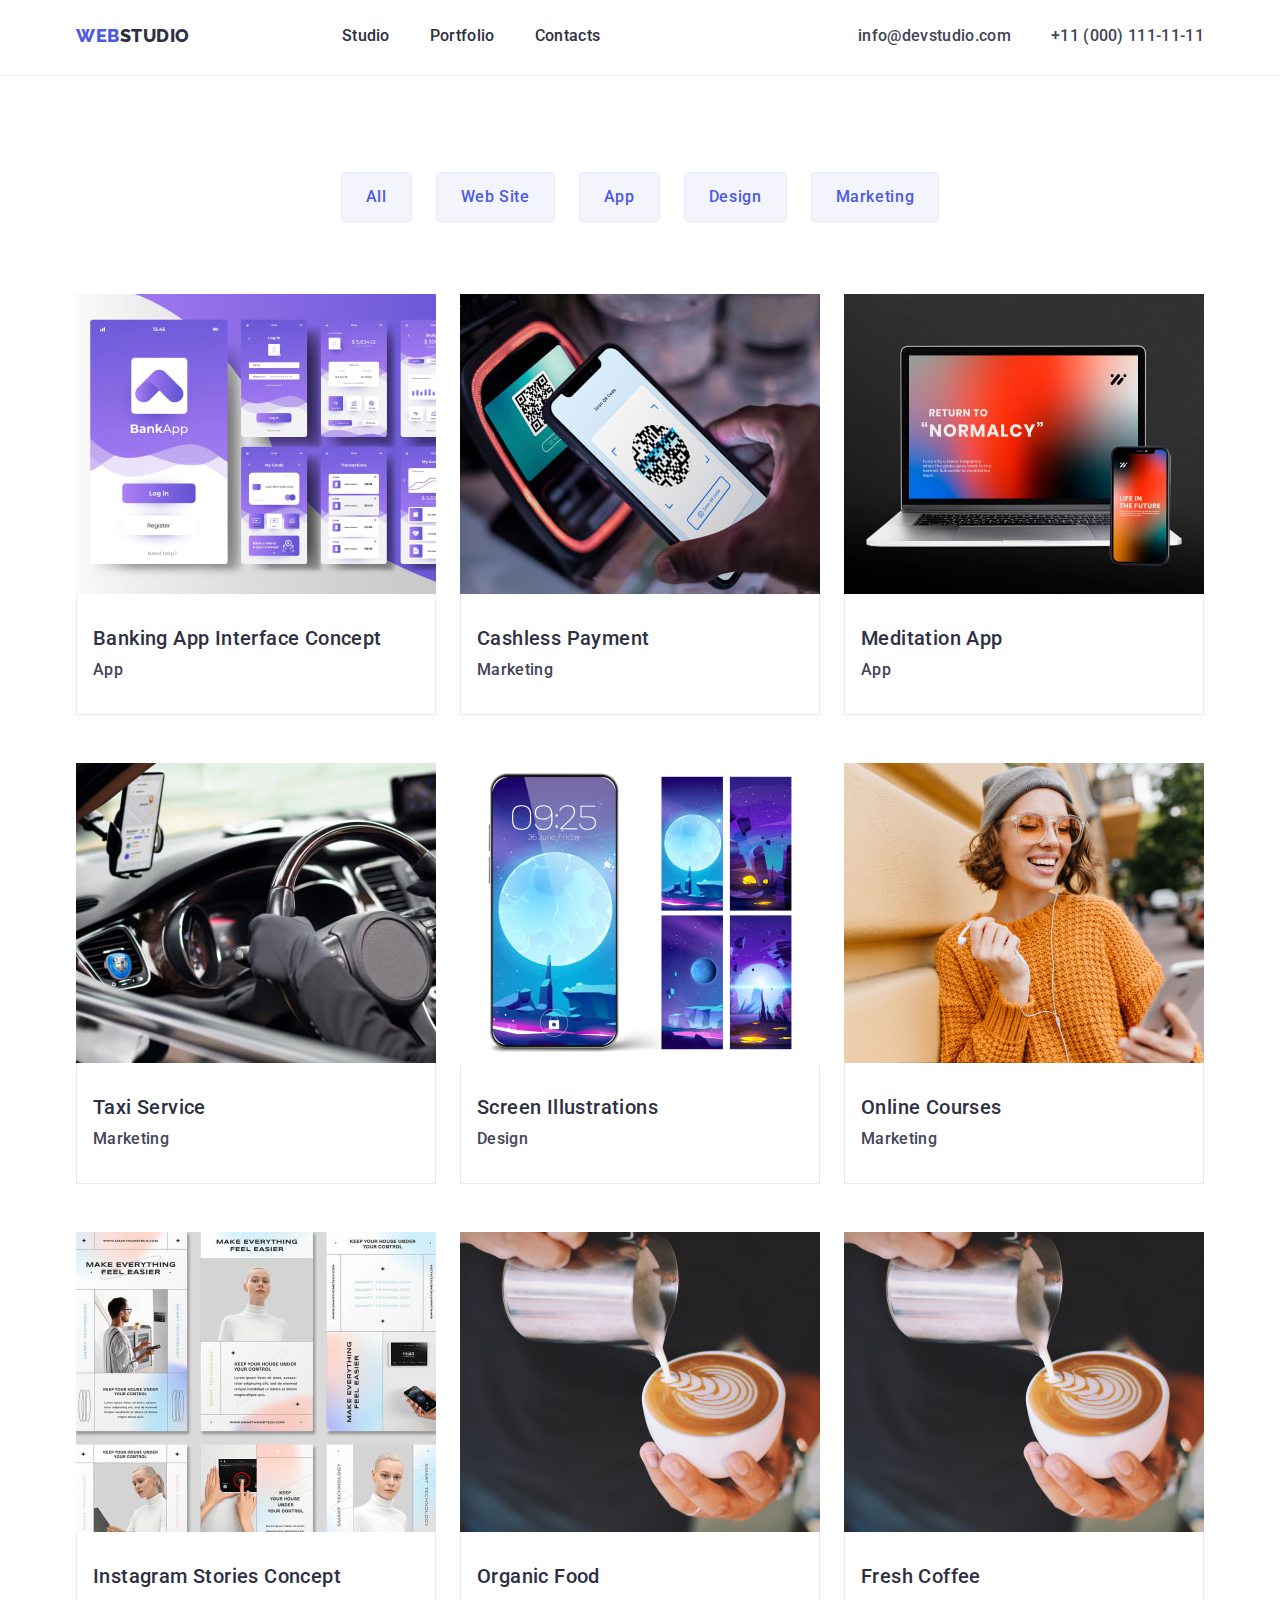
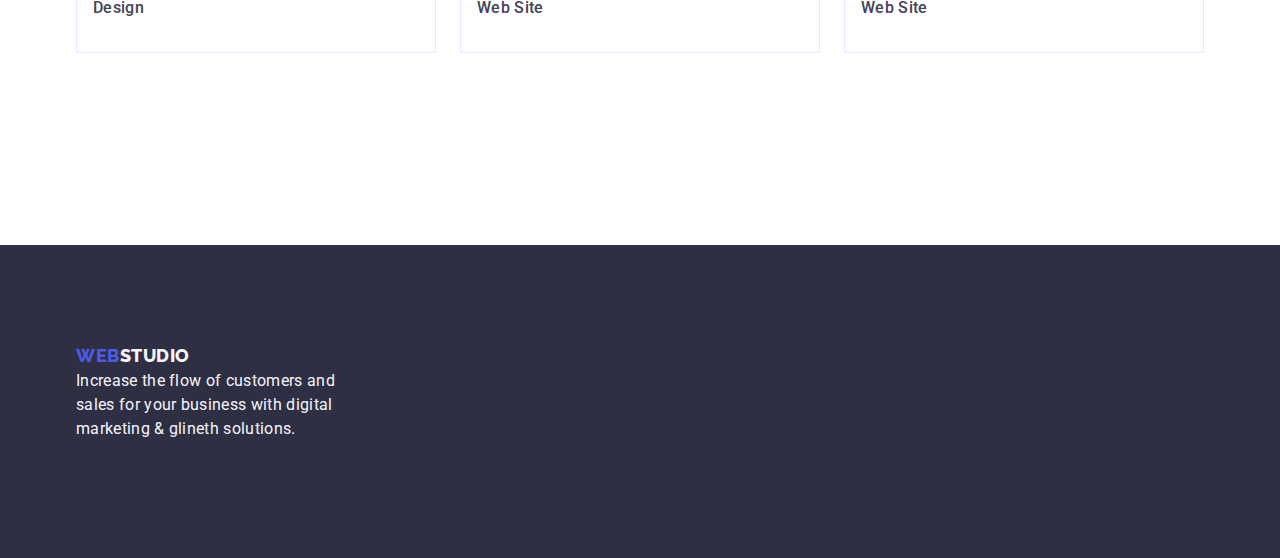
==== commit d68ffcdb: "goit-markup-hw-03" ====
--- a/portfolio.html
+++ b/portfolio.html
@@ -1,175 +1,211 @@
 <!DOCTYPE html>
 <html lang="en">
   <head>
-    <meta charset="utf-8" />
-    <meta name="description" content="Effective Solutions for Your Business" />
-    <title>WEBSTUDIO</title>
+    <meta charset="UTF-8" />
+    <meta name="viewport" content="width=device-width, initial-scale=1.0" />
+    <title>PORTFOLIO</title>
     <link rel="preconnect" href="https://fonts.googleapis.com" />
-    <link rel="preconnect" href="https://fonts.gstatic.com" crossorigin />
+    <link rel="preconnect" href="https://fonts.gstatic.com" crossorigin="" />
     <link
-      href="https://fonts.googleapis.com/css2?family=Raleway:wght@400;800&family=Roboto:wght@400;500;700&display=swap"
+      href="https://fonts.googleapis.com/css2?family=Raleway:wght@400;500&family=Roboto&family=Roboto+Condensed&family=Roboto+Flex:wght@400;500;700&display=swap"
       rel="stylesheet"
     />
-    <link href="./css/styles.css" rel="stylesheet" />
+
+    <!--Custom styles-->
+    <link rel="stylesheet" href="./css/styles.css" />
+    <!--Normalize-->
+    <link rel="normalize" href="./css/modern-normalize.css" />
   </head>
-  <body class="page">
-    <!--Header-->
+
+  <body>
+    <!--Header section-->
     <header class="header">
-      <nav class="header-nav">
-        <a class="link-logo link" href="./index.html">Web<span class="studio">Studio</span></a>
-        <ul class="header-list list">
-          <li class="header-item">
-            <a class="header-link link" href="./index.html">Studio</a>
-          </li>
-          <li class="header-item">
-            <a class="header-link link" href="./portfolio.html">Portfolio</a>
-          </li>
-          <li class="header-item">
-            <a class="header-link link" href="">Contacts</a>
-          </li>
-        </ul>
-      </nav>
-      <address class="address">
-        <ul class="address-link list">
-          <li class="address-link list">
-            <a class="address-link link" href="mailto:info@devstudio.com">info@devstudio.com</a>
-          </li>
-          <li class="address-link list">
-            <a class="address-link link" href="tel:+110001111111">+11 (000) 111-11-11</a>
-          </li>
-        </ul>
-      </address>
+      <div class="container header-container">
+        <nav class="nav">
+          <a class="link-logo" href="./index.html">Web<span class="span-studio">Studio</span> </a>
+          <ul class="list">
+            <li><a class="link" href="./index.html">Studio</a></li>
+            <li><a class="link" href="./portfolio.html">Portfolio</a></li>
+            <li><a class="link" href="">Contacts</a></li>
+          </ul>
+        </nav>
+        <address class="address">
+          <ul class="list">
+            <li>
+              <a class="link" href="mailto:info@devstudio.com">info@devstudio.com</a>
+            </li>
+            <li>
+              <a class="link" href="tel:+110001111111">+11 (000) 111-11-11</a>
+            </li>
+          </ul>
+        </address>
+      </div>
     </header>
-    <!--Main-->
+
+    <!--Selection-->
     <main>
-      <!--section-->
-      <section>
-        <h1 hidden>Features</h1>
-        <ul class="list">
-          <li> <button type="button" class="btn-port">All</button></li>
-          <li> <button type="button" class="btn-port">Web Site</button></li>
-          <li> <button type="button" class="btn-port">App</button></li>
-          <li> <button type="button" class="btn-port">Design</button></li>
-          <li> <button type="button" class="btn-port">Marketing</button></li>
-        </ul>
-        <ul class="item-img list">
-          <li>
-            <a class="a-img link" href="#">
-              <img
-                src="./images/Portfolio/img1.jpg"
-                alt="Banking App Interface Concept App"
-                width="360"
-                height="300"
-              />
-              <h2 class="img-h-p">Banking App Interface Concept</h2>
-              <p class="img-p-p">App</p>
-            </a>
-          </li>
-          <li>
-            <a class="a-img link" href="#">
-              <img
-                src="./images/Portfolio/img2.jpg"
-                alt="Cashless Payment Marketing"
-                width="360"
-                height="300"
-              />
-              <h2 class="img-h-p">Cashless Payment</h2>
-              <p class="img-p-p">Marketing</p>
-            </a>
-          </li>
-          <li
-            ><a class="a-img link" href="#">
-              <img
-                src="./images/Portfolio/img3.jpg"
-                alt="Meditation App App"
-                width="360"
-                height="300"
-              />
-              <h2 class="img-h-p">Meditation App</h2>
-              <p class="img-p-p">App</p>
-            </a>
-          </li>
-          <li>
-            <a class="a-img link" href="#">
-              <img
-                src="./images/Portfolio/img4.jpg"
-                alt="Taxi Service Marketing"
-                width="360"
-                height="300"
-              />
-              <h2 class="img-h-p">Taxi Service</h2>
-              <p class="img-p-p">Marketing</p>
-            </a>
-          </li>
-          <li>
-            <a class="a-img link" href="#">
-              <img
-                src="./images/Portfolio/img5.jpg"
-                alt="Screen Illustrations Design"
-                width="360"
-                height="300"
-              />
-              <h2 class="img-h-p">Screen Illustrations</h2>
-              <p class="img-p-p">Design</p>
-            </a>
-          </li>
-          <li>
-            <a class="a-img link" href="#">
-              <img
-                src="./images/Portfolio/img6.jpg"
-                alt="Online Courses Marketing"
-                width="360"
-                height="300"
-              />
-              <h2 class="img-h-p">Online Courses</h2>
-              <p class="img-p-p">Marketing</p>
-            </a>
-          </li>
-          <li>
-            <a class="a-img link" href="#">
-              <img
-                src="./images/Portfolio/img7.jpg"
-                alt="Instagram Stories Concept Design"
-                width="360"
-                height="300"
-              />
-              <h2 class="img-h-p">Instagram Stories Concept</h2>
-              <p class="img-p-p">Design</p>
-            </a>
-          </li>
-          <li>
-            <a class="a-img link" href="#">
-              <img
-                src="./images/Portfolio/img8.jpg"
-                alt="Organic Food Web Site"
-                width="360"
-                height="300"
-              />
-              <h2 class="img-h-p">Organic Food</h2>
-              <p class="img-p-p">Web Site</p>
-            </a>
-          </li>
-          <li>
-            <a class="a-img link" href="#">
-              <img
-                src="./images/Portfolio/img9.jpg"
-                alt="Fresh Coffee Web Site"
-                width="360"
-                height="300"
-              />
-              <h2 class="img-h-p">Fresh Coffee</h2>
-              <p class="img-p-p">Web Site</p>
-            </a>
-          </li>
-        </ul>
+      <section class="our-works">
+        <div class="container">
+          <h1 class="visually-hidden" hidden="">our works</h1>
+          <ul class="list">
+            <li>
+              <button type="button" class="button-portfolio">All</button>
+            </li>
+            <li>
+              <button type="button" class="button-portfolio">Web Site</button>
+            </li>
+            <li>
+              <button type="button" class="button-portfolio">App</button>
+            </li>
+            <li>
+              <button type="button" class="button-portfolio">Design</button>
+            </li>
+            <li>
+              <button type="button" class="button-portfolio">Marketing</button>
+            </li>
+          </ul>
+
+          <!--Line1-->
+          <ul class="list-line">
+            <li class="line-item">
+              <a class="link" href="">
+                <img src="./images/Portfolio/img1.jpg" alt="Banking App" width="360" height="300" />
+                <div>
+                  <h2 class="title-line">Banking App Interface Concept</h2>
+                  <p class="text">App</p>
+                </div>
+              </a>
+            </li>
+            <li class="line-item">
+              <a class="link" href="">
+                <img
+                  src="./images/Portfolio/img2.jpg"
+                  alt="Cashless Payment"
+                  width="360"
+                  height="300"
+                />
+                <div>
+                  <h2 class="title-line">Cashless Payment</h2>
+                  <p class="text">Marketing</p>
+                </div>
+              </a>
+            </li>
+            <li class="line-item">
+              <a class="link" href="">
+                <img
+                  src="./images/Portfolio/img3.jpg"
+                  alt="Meditation App"
+                  width="360"
+                  height="300"
+                />
+                <div>
+                  <h2 class="title-line">Meditation App</h2>
+                  <p class="text">App</p>
+                </div>
+              </a>
+            </li>
+            <!--Line2-->
+            <li class="line-item">
+              <a class="link" href="">
+                <img
+                  src="./images/Portfolio/img4.jpg"
+                  alt="Taxi Service"
+                  width="360"
+                  height="300"
+                />
+                <div>
+                  <h2 class="title-line">Taxi Service</h2>
+                  <p class="text">Marketing</p>
+                </div>
+              </a>
+            </li>
+            <li class="line-item">
+              <a class="link" href="">
+                <img
+                  src="./images/Portfolio/img5.jpg"
+                  alt="Screen Illustrations"
+                  width="360"
+                  height="300"
+                />
+                <div>
+                  <h2 class="title-line">Screen Illustrations</h2>
+                  <p class="text">Design</p>
+                </div>
+              </a>
+            </li>
+            <li class="line-item">
+              <a class="link" href="">
+                <img
+                  src="./images/Portfolio/img6.jpg"
+                  alt="Online Courses"
+                  width="360"
+                  height="300"
+                />
+                <div>
+                  <h2 class="title-line">Online Courses</h2>
+                  <p class="text">Marketing</p>
+                </div>
+              </a>
+            </li>
+            <!--Line3-->
+            <li class="line-item">
+              <a class="link" href="">
+                <img
+                  src="./images/Portfolio/img7.jpg"
+                  alt="Instagram Stories Concept"
+                  width="360"
+                  height="300"
+                />
+                <div>
+                  <h2 class="title-line">Instagram Stories Concept</h2>
+                  <p class="text">Design</p>
+                </div>
+              </a>
+            </li>
+            <li class="line-item">
+              <a class="link" href="">
+                <img
+                  src="./images/Portfolio/img8.jpg"
+                  alt="Organic Food"
+                  width="360"
+                  height="300"
+                />
+                <div>
+                  <h2 class="title-line">Organic Food</h2>
+                  <p class="text">Web Site</p>
+                </div>
+              </a>
+            </li>
+            <li class="line-item">
+              <a class="link" href="">
+                <img
+                  src="./images/Portfolio/img9.jpg"
+                  alt="Fresh Coffee"
+                  width="360"
+                  height="300"
+                />
+                <div>
+                  <h2 class="title-line">Fresh Coffee</h2>
+                  <p class="text">Web Site</p>
+                </div>
+              </a>
+            </li>
+          </ul>
+        </div>
       </section>
     </main>
+
+    <!--Footer-->
     <footer class="footer">
-      <a class="link-logo link" href="./index.html">Web<span class="studio-down">Studio</span></a>
-      <p class="footer-p"
-        >Increase the flow of customers and sales for your business with digital marketing & growth
-        solutions.</p
-      >
+      <div class="container">
+        <a class="link-logo" href="./index.html"
+          >Web<span class="span-studio-light">Studio</span>
+        </a>
+        <p class="footer-text">
+          Increase the flow of customers and sales for your business with digital marketing &
+          glineth solutions.
+        </p>
+      </div>
     </footer>
   </body>
 </html>
--- a/css/styles.css
+++ b/css/styles.css
@@ -1,97 +1,199 @@
+:root {
+    --primary-font: "Roboto", sans-serif;
+    --primary-background-color: #ffffff;
+    --primary-color: #434455;
+}
+
+*,
+*::before,
+*::after {
+    box-sizing: border-box;
+}
+
 body {
-    font-family: 'Roboto', sans-serif;
+    font-family: "Roboto", sans-serif;
+    background-color: #ffffff;
     color: #434455;
-    background-color: var(--brand-color);
+    font-size: 16px;
+    line-height: 1.5;
+    font-weight: 400;
+    font-style: normal;
+    text-decoration: none;
+    margin: 0;
+    min-height: 100vh;
+}
+
+h1,
+h2,
+h3,
+h4,
+h5,
+h5,
+p {
+    margin: 0;
+    padding: 0;
+}
+
+ul {
+    list-style: none;
+    margin: 0;
+    padding-left: 0;
+    display: flex;
+}
+
+h3 {
+    font-size: 20px;
+    font-weight: 500;
+    line-height: 1.2;
+    letter-spacing: 0.02em;
+    color: #2e2f42;
+}
+
+p {
+    font-size: 16px;
+    letter-spacing: 0.02em;
+    line-height: 1.5;
+    color: #434455;
+}
+
+img {
+    display: block;
+    max-width: 100%;
+    height: auto;
 }
 
 a {
+    display: inline-block;
+}
+
+.container {
+    max-width: 1158px;
+    margin: 0 auto;
+    padding: 0 15px;
+    flex-wrap: wrap;
+}
+
+.thumb {
+    border-radius: 0%;
+    overflow: hidden;
+}
+
+.link {
     text-decoration: none;
-    color: wheat
-}
-
-:root {
-    --brand-color: #FFFFFF;
-    --letter-spacing: #4D5AE5;
-    --link-color: #2E2F42;
-    --link-color-add: #434455;
-    --color-footer: #F4F4FD;
-}
-
-/*Header styles*/
-.link-logo {
+    font-weight: 500;
+    color: #2e2f42;
+    font-size: 16px;
+    line-height: 1.5;
+    letter-spacing: 0.02em;
+    display: inline-block;
+}
+
+.list {
+    font-weight: 500;
+    gap: 24px;
+    display: flex;
+    flex-wrap: wrap;
+}
+
+.link:hover,
+.link:focus {
+    color: #404bbf;
+}
+
+.section {
+    padding: 120px;
+}
+
+/*Header section*/
+.header-container {
+    display: flex;
+    align-items: center;
+    justify-content: space-between;
+}
+
+.address {
+    font-style: normal;
+    align-items: center;
+}
+
+.address a {
+    color: #434455;
+    padding: 24px 0;
+    align-items: center;
+}
+
+.nav>a {
     font-family: "Raleway", sans-serif;
     font-weight: 800;
     font-size: 18px;
     line-height: 1.17;
     letter-spacing: 0.03em;
     text-transform: uppercase;
-    color: var(--letter-spacing);
-}
-
-.studio-down {
-    color: var(--color-footer);
-}
-
-.studio {
-    color: var(--link-color);
-}
-
-.link {
+    color: #4d5ae5;
+}
+
+nav {
+    display: flex;
+    gap: 76px;
+    align-items: center;
+}
+
+.header .list {
+    display: flex;
+    flex-wrap: wrap;
+    font-weight: 500;
+    gap: 40px;
+    align-items: center;
+}
+
+.header a {
+    align-items: center;
     text-decoration: none;
 }
 
-.list {
-    list-style: none
-}
-
-.header-link {
-    font-weight: 500;
-    font-size: 16px;
-    line-height: 1.5;
-    letter-spacing: 0.02em;
-    color: var(--link-color);
-}
-
-.link {
-    text-decoration: none;
-}
-
-.link:hover,
-.link:focus {
-    color: #404bbf
-}
-
-.address {
-    font-style: normal;
-    list-style: none;
-}
-
-.address-link {
-    font-size: 16px;
-    line-height: 1.5;
-    letter-spacing: 0.02em;
-    color: var(--link-color-add);
-}
-
-.link:hover,
-.link:focus {
-    color: #404bbf
-}
-
-.hero {
-    background-color: var(--link-color);
+.span-studio {
+    color: #2e2f42;
+}
+
+.header {
+    padding: 0 15px;
+    border-bottom: 1px solid #e7e9fc;
+    min-height: 76px;
+}
+
+.header .link-logo {
+    margin-right: 76px;
+}
+
+.container.nav {
+    display: flex;
+}
+
+.nav-link {
+    padding: 24px 0;
+}
+
+/*Section1*/
+
+.section-hero {
+    background-color: #2e2f42;
+    margin-bottom: 120px;
+    padding: 188px 0;
 }
 
 .hero-title {
+    font-weight: 700;
+    color: #ffffff;
     font-size: 56px;
     line-height: 1.07;
+    letter-spacing: 0.02em;
     text-align: center;
-    letter-spacing: 0.02em;
-    color: #ffffff;
-}
-
-.btn {
-    background-color: #4D5AE5;
+    max-width: 496px;
+    margin: 0 auto 50px auto;
+}
+
+.button-hero {
+    background-color: #4d5ae5;
     font-family: "Roboto", sans-serif;
     font-weight: 500;
     font-size: 16px;
@@ -99,107 +201,259 @@
     letter-spacing: 0.04em;
     color: #ffffff;
     cursor: pointer;
-}
-
-.btn:hover,
-.btn:focus {
-    background-color: #404BBF;
-}
-
-.feature-p {
-    list-style: none;
-}
-
-.strategy {
-    font-weight: 500;
-    font-size: 20px;
-    line-height: 1.2;
-    letter-spacing: 0.02em;
-    color: var(--link-color);
-}
-
-.strategy-p {
-    font-size: 16px;
-    line-height: 1.5;
-    letter-spacing: 0.02em;
-    color: var(--link-color-add);
-}
-
-.projects {
+    display: block;
+    min-width: 169px;
+    height: 56px;
+    border: none;
+    border-radius: 4px;
+    align-items: center;
+    margin: 0 auto 0 auto;
+}
+
+.button-hero:hover,
+.button-hero:focus {
+    background-color: #404bbf;
+}
+
+/*Section2*/
+
+.section-privileges {
+    padding: 120px 0;
+}
+
+.section-privileges.container {
+    display: flex;
+}
+
+.title-privileges {
+    font-size: 36px;
+    font-weight: 500;
+    line-height: 1.5;
+    letter-spacing: 0.02em;
+    color: #454425;
+    content-visibility: hidden;
+}
+
+.title {
+    margin-bottom: 8px;
+}
+
+.visually-hidden {
+    position: absolute;
+    width: 1px;
+    height: 1px;
+    margin: -1px;
+    border: 0;
+    padding: 0;
+    white-space: nowrap;
+    clip-path: inset(100%);
+    clip: rect(0 0 0 0);
+    overflow: hidden;
+}
+
+.privileges-item {
+    width: calc((100% - 72px) / 4);
+}
+
+/*Section3*/
+.section-products {
+    padding-bottom: 120px;
+    padding-top: 0;
+}
+
+.products-item {
+    align-items: center;
+    width: calc((100% - 48px) / 3);
+}
+
+/*Section4*/
+
+.title-team,
+.title-section {
     font-size: 36px;
     line-height: 1.11;
     text-align: center;
-    letter-spacing: 0.02em;
     text-transform: capitalize;
-    color: var(--link-color);
-}
-
-.projects-list {
-    
+    color: #2e2f42;
+    letter-spacing: 0.02em;
+    margin-bottom: 72px;
+    align-items: center;
 }
 
 .section-team {
-    background-color: #F4F4FD
-}
-
-.section-team-title {
-    font-size: 36px;
-    line-height: 1.11;
+    background-color: #f4f4fd;
+    padding: 120px 0;
+}
+
+.section-team.list {
+    background-color: #ffffff;
+    font-weight: 500;
+}
+
+.title-professionals {
+    font-size: 20px;
+    font-weight: 500;
+    line-height: 1.2;
+    letter-spacing: 0.02em;
+    color: #2e2f42;
     text-align: center;
-    letter-spacing: 0.02em;
-    text-transform: capitalize;
-    color: var(--link-color);
-}
-
-.section-team-item {
-    background-color: #FFFFFF;
-}
+    margin-bottom: 8px;
+}
+
+.text-team {
+    text-align: center;
+}
+
+.text-team {
+    font-size: 16px;
+    letter-spacing: 0.02em;
+    line-height: 1.5;
+    color: #434455;
+    text-align: center;
+}
+
+.list-item {
+    background-color: #ffffff;
+    border-radius: 0px 0px 4px 4px;
+    width: calc((100% - 3 * 24px) / 4);
+}
+
+.box-team {
+    padding: 32px 16px;
+}
+
+/*Footer*/
 
 .footer {
-    background-color: var(--link-color)
-}
-
-.footer-p {
-    line-height: 1.5;
-    color: var(--color-footer);
-    letter-spacing: 0.02em;
-}
-
-.btn-port {
+    background-color: #2e2f42;
+    padding: 100px 0;
+}
+
+.footer-text {
+    color: #f4f4fd;
+    letter-spacing: 0.02em;
+    max-width: 264px;
+}
+
+.footer .link-logo {
+    display: inline-block;
+    margin-bottom: 16px;
+    font-family: "Raleway", sans-serif;
+    font-weight: 800;
+    font-size: 18px;
+    line-height: 1.17;
+    letter-spacing: 0.03em;
+    text-transform: uppercase;
+    color: #4d5ae5;
+    margin: 0;
+    text-decoration: none;
+}
+
+.footer .container {
+    margin-bottom: 17px;
+    align-items: flex-start;
+}
+
+/*Portfolio*/
+
+.buttons {
     font-family: "Roboto", sans-serif;
     font-weight: 500;
     font-size: 16px;
     line-height: 1.5;
     letter-spacing: 0.04em;
-    color: var(--letter-spacing);
-    background-color: var(--color-footer);
+    color: #4d5ae5;
+    background-color: #f4f4fd;
+}
+
+.button-portfolio {
+    background-color: #f4f4fd;
+    font-family: "Roboto", sans-serif;
+    font-weight: 500;
+    font-size: 16px;
+    line-height: 1.5;
+    letter-spacing: 0.04em;
+    color: #4d5ae5;
     cursor: pointer;
-}
-
-.btn-port:hover,
-.btn-port:focus {
-    color: #FFFFFF;
-    background-color: #404BBF;
-}
-
-.item-img {
+    padding: 12px 24px;
+    border: 1px solid #e7e9fc;
+    border-radius: 4px;
+}
+
+.button-portfolio:hover,
+.button-portfolio:focus {
+    color: #ffffff;
+    background-color: #404bbf;
+    border: 1px solid transparent;
+}
+
+.list-line {
     list-style: none;
-}
-
-.a-img {
     text-decoration: none;
-}
-
-.img-h-p {
+    row-gap: 48px;
+    column-gap: 24px;
+    padding-left: 0;
+    padding-right: 0;
+    font-weight: 500;
+}
+
+.title-line {
     font-weight: 500;
     font-size: 20px;
     line-height: 1.2;
     letter-spacing: 0.02em;
-    color: var(--link-color);
-}
-
-.img-p-p {
-    font-size: 16px;
-    line-height: 1.5;
-    letter-spacing: 0.02em;
-    color: var(--link-color-add);+    color: #2e2f42;
+    margin-bottom: 8px;
+}
+
+.span-studio-light {
+    color: #f4f4fd;
+}
+
+.footer.studio {
+    color: #f4f4fd;
+}
+
+.footer>a {
+    font-family: "Raleway", sans-serif;
+    font-weight: 800;
+    font-size: 18px;
+    line-height: 1.17;
+    letter-spacing: 0.03em;
+    text-transform: uppercase;
+    color: #4d5ae5;
+    margin-bottom: 16px;
+}
+
+.our-works {
+    padding: 96px 0 120px 0;
+}
+
+.our-works ul {
+    flex-wrap: wrap;
+    justify-content: center;
+    margin-bottom: 72px;
+}
+
+.list-line div {
+    border: 1px solid #e7e9fc;
+    border-top: none;
+    padding: 32px 16px;
+    font-weight: 500;
+}
+
+.line-item:nth-child(3n) {
+    margin-right: 0;
+}
+
+.line-item {
+    width: calc((100% - 48px) / 3);
+}
+
+.line-item.div {
+    padding-bottom: 32px;
+}
+
+.line-item.img {
+    padding-bottom: 32px;
+}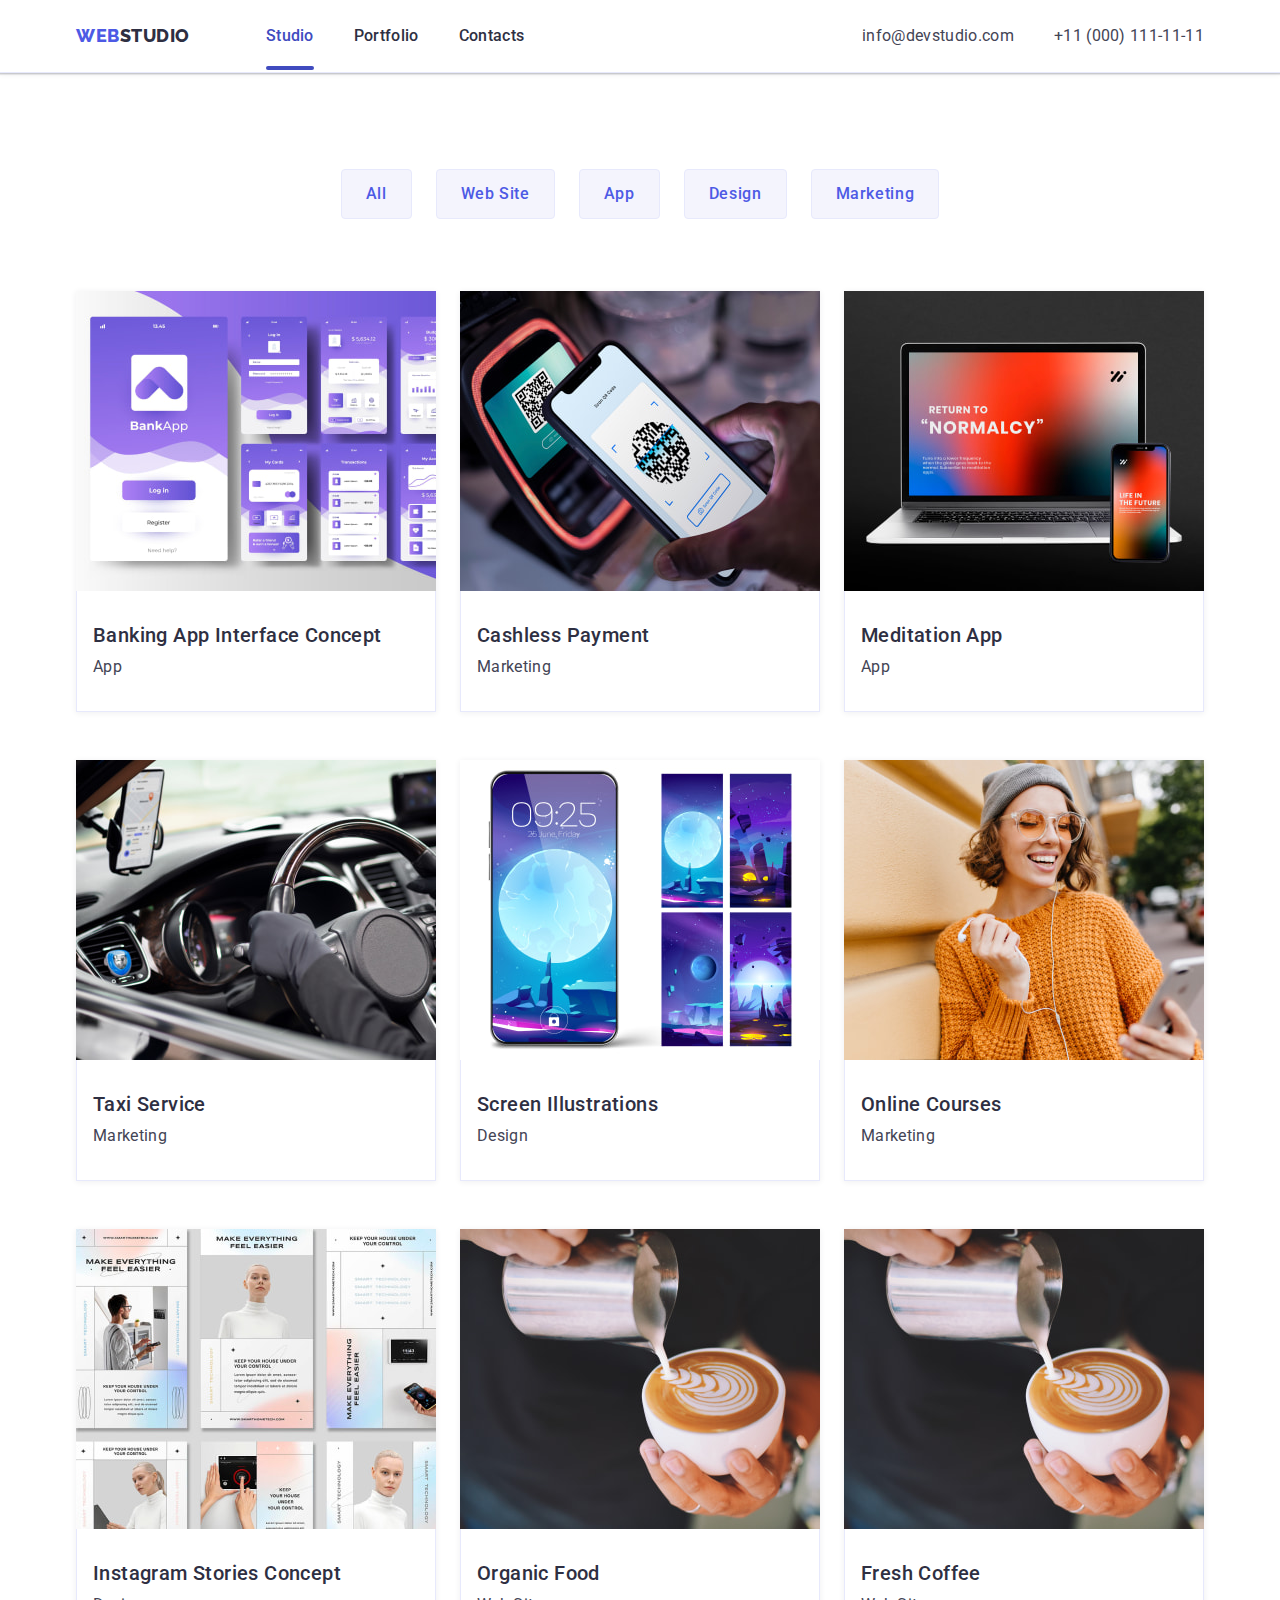
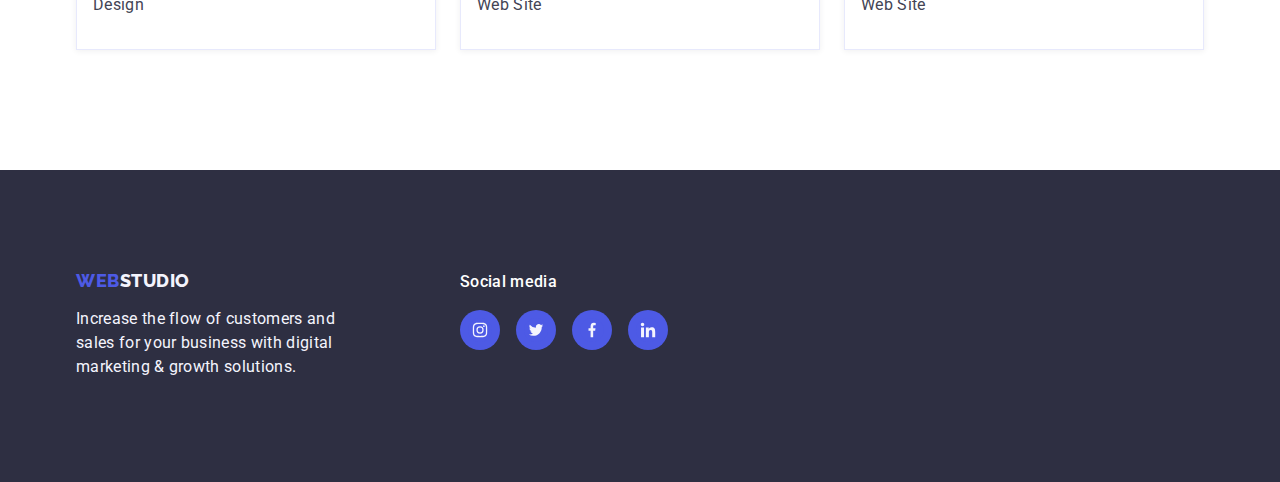
==== commit 2e37df64: "goit-markup-hw-04" ====
--- a/portfolio.html
+++ b/portfolio.html
@@ -1,192 +1,252 @@
 <!DOCTYPE html>
-<html lang="en">
-  <head>
+<html lang="en"
+  ><head>
     <meta charset="UTF-8" />
+    <meta http-equiv="X-UA-Compatible" content="IE=edge" />
     <meta name="viewport" content="width=device-width, initial-scale=1.0" />
-    <title>PORTFOLIO</title>
+    <title>Web Studio - Effective Solutions for Your Business</title>
+    <link
+      rel="stylesheet"
+      href="https://cdn.jsdelivr.net/npm/modern-normalize@1.1.0/modern-normalize.min.css"
+    />
+    <link rel="stylesheet" href="./css/styles.css" />
     <link rel="preconnect" href="https://fonts.googleapis.com" />
     <link rel="preconnect" href="https://fonts.gstatic.com" crossorigin="" />
     <link
-      href="https://fonts.googleapis.com/css2?family=Raleway:wght@400;500&family=Roboto&family=Roboto+Condensed&family=Roboto+Flex:wght@400;500;700&display=swap"
+      href="https://fonts.googleapis.com/css2?family=Raleway:wght@800&amp;family=Roboto:wght@400;500;700;900&amp;display=swap"
       rel="stylesheet"
     />
-
-    <!--Custom styles-->
-    <link rel="stylesheet" href="./css/styles.css" />
     <!--Normalize-->
-    <link rel="normalize" href="./css/modern-normalize.css" />
+    <link rel="normalize" href="./css/modern-normalize.min.css" />
   </head>
 
   <body>
-    <!--Header section-->
+    <!--Header-->
+
     <header class="header">
-      <div class="container header-container">
-        <nav class="nav">
-          <a class="link-logo" href="./index.html">Web<span class="span-studio">Studio</span> </a>
-          <ul class="list">
-            <li><a class="link" href="./index.html">Studio</a></li>
-            <li><a class="link" href="./portfolio.html">Portfolio</a></li>
-            <li><a class="link" href="">Contacts</a></li>
+      <div class="header-content container">
+        <nav class="navigation">
+          <a class="link-logo" href="./index.html">Web<span class="logo-dark">Studio</span></a>
+          <ul class="header-list">
+            <li>
+              <a class="nav-menu-item active-page" href="./index.html">Studio</a>
+            </li>
+            <li>
+              <a class="nav-menu-item" href="./portfolio.html">Portfolio</a>
+            </li>
+            <li><a class="nav-menu-item" href="">Contacts</a></li>
           </ul>
         </nav>
         <address class="address">
-          <ul class="list">
-            <li>
-              <a class="link" href="mailto:info@devstudio.com">info@devstudio.com</a>
-            </li>
-            <li>
-              <a class="link" href="tel:+110001111111">+11 (000) 111-11-11</a>
+          <ul class="header-list">
+            <li>
+              <a class="address-list-item" href="mailto:info@devstudio.com">info@devstudio.com</a>
+            </li>
+            <li>
+              <a class="address-list-item" href="tel:+110001111111">+11 (000) 111-11-11</a>
             </li>
           </ul>
         </address>
       </div>
     </header>
 
-    <!--Selection-->
     <main>
-      <section class="our-works">
+      <!--Portfolio-->
+
+      <section class="portfolio-section">
         <div class="container">
-          <h1 class="visually-hidden" hidden="">our works</h1>
-          <ul class="list">
-            <li>
-              <button type="button" class="button-portfolio">All</button>
-            </li>
-            <li>
-              <button type="button" class="button-portfolio">Web Site</button>
-            </li>
-            <li>
-              <button type="button" class="button-portfolio">App</button>
-            </li>
-            <li>
-              <button type="button" class="button-portfolio">Design</button>
-            </li>
-            <li>
-              <button type="button" class="button-portfolio">Marketing</button>
-            </li>
-          </ul>
-
-          <!--Line1-->
-          <ul class="list-line">
-            <li class="line-item">
-              <a class="link" href="">
-                <img src="./images/Portfolio/img1.jpg" alt="Banking App" width="360" height="300" />
-                <div>
-                  <h2 class="title-line">Banking App Interface Concept</h2>
-                  <p class="text">App</p>
-                </div>
-              </a>
-            </li>
-            <li class="line-item">
-              <a class="link" href="">
-                <img
-                  src="./images/Portfolio/img2.jpg"
-                  alt="Cashless Payment"
-                  width="360"
-                  height="300"
-                />
-                <div>
-                  <h2 class="title-line">Cashless Payment</h2>
-                  <p class="text">Marketing</p>
-                </div>
-              </a>
-            </li>
-            <li class="line-item">
-              <a class="link" href="">
-                <img
-                  src="./images/Portfolio/img3.jpg"
-                  alt="Meditation App"
-                  width="360"
-                  height="300"
-                />
-                <div>
-                  <h2 class="title-line">Meditation App</h2>
-                  <p class="text">App</p>
-                </div>
-              </a>
-            </li>
-            <!--Line2-->
-            <li class="line-item">
-              <a class="link" href="">
-                <img
-                  src="./images/Portfolio/img4.jpg"
-                  alt="Taxi Service"
-                  width="360"
-                  height="300"
-                />
-                <div>
-                  <h2 class="title-line">Taxi Service</h2>
-                  <p class="text">Marketing</p>
-                </div>
-              </a>
-            </li>
-            <li class="line-item">
-              <a class="link" href="">
-                <img
-                  src="./images/Portfolio/img5.jpg"
-                  alt="Screen Illustrations"
-                  width="360"
-                  height="300"
-                />
-                <div>
-                  <h2 class="title-line">Screen Illustrations</h2>
-                  <p class="text">Design</p>
-                </div>
-              </a>
-            </li>
-            <li class="line-item">
-              <a class="link" href="">
-                <img
-                  src="./images/Portfolio/img6.jpg"
-                  alt="Online Courses"
-                  width="360"
-                  height="300"
-                />
-                <div>
-                  <h2 class="title-line">Online Courses</h2>
-                  <p class="text">Marketing</p>
-                </div>
-              </a>
-            </li>
-            <!--Line3-->
-            <li class="line-item">
-              <a class="link" href="">
-                <img
-                  src="./images/Portfolio/img7.jpg"
-                  alt="Instagram Stories Concept"
-                  width="360"
-                  height="300"
-                />
-                <div>
-                  <h2 class="title-line">Instagram Stories Concept</h2>
-                  <p class="text">Design</p>
-                </div>
-              </a>
-            </li>
-            <li class="line-item">
-              <a class="link" href="">
-                <img
-                  src="./images/Portfolio/img8.jpg"
-                  alt="Organic Food"
-                  width="360"
-                  height="300"
-                />
-                <div>
-                  <h2 class="title-line">Organic Food</h2>
-                  <p class="text">Web Site</p>
-                </div>
-              </a>
-            </li>
-            <li class="line-item">
-              <a class="link" href="">
-                <img
-                  src="./images/Portfolio/img9.jpg"
-                  alt="Fresh Coffee"
-                  width="360"
-                  height="300"
-                />
-                <div>
-                  <h2 class="title-line">Fresh Coffee</h2>
-                  <p class="text">Web Site</p>
+          <h1 class="visually-hidden" hidden="">Portfolio</h1>
+          <ul class="list buttons-list">
+            <li><button type="button" class="filters-button">All</button></li>
+            <li>
+              <button type="button" class="filters-button">Web Site</button>
+            </li>
+            <li><button type="button" class="filters-button">App</button></li>
+            <li>
+              <button type="button" class="filters-button">Design</button>
+            </li>
+            <li>
+              <button type="button" class="filters-button">Marketing</button>
+            </li>
+          </ul>
+          <ul class="product-list">
+            <li class="product-list-item">
+              <a class="product-link" href="">
+                <div class="product-image">
+                  <img
+                    src="./images/Portfolio/img1.jpg"
+                    alt="Banking app"
+                    width="360"
+                    height="300"
+                  />
+                  <p class="product-overlay-text">
+                    14 Stylish and User-Friendly App Design Concepts · Task Manager App · Calorie
+                    Tracker App · Exotic Fruit Ecommerce App · Cloud Storage App
+                  </p>
+                </div>
+                <div class="product-description">
+                  <h2 class="title">Banking App Interface Concept</h2>
+                  <p class="page-text">App</p>
+                </div>
+              </a>
+            </li>
+            <li class="product-list-item">
+              <a class="product-link" href="">
+                <div class="product-image">
+                  <img
+                    src="./images/Portfolio/img2.jpg"
+                    alt="Cashless payment marketing"
+                    width="360"
+                    height="300"
+                  />
+                  <p class="product-overlay-text">
+                    14 Stylish and User-Friendly App Design Concepts · Task Manager App · Calorie
+                    Tracker App · Exotic Fruit Ecommerce App · Cloud Storage App
+                  </p>
+                </div>
+                <div class="product-description">
+                  <h2 class="title">Cashless Payment</h2>
+                  <p class="page-text">Marketing</p>
+                </div>
+              </a>
+            </li>
+            <li class="product-list-item">
+              <a class="product-link" href="">
+                <div class="product-image">
+                  <img
+                    src="./images/Portfolio/img3.jpg"
+                    alt="Meditation app"
+                    width="360"
+                    height="300"
+                  />
+                  <p class="product-overlay-text">
+                    14 Stylish and User-Friendly App Design Concepts · Task Manager App · Calorie
+                    Tracker App · Exotic Fruit Ecommerce App · Cloud Storage App
+                  </p>
+                </div>
+                <div class="product-description">
+                  <h2 class="title">Meditation App</h2>
+                  <p class="page-text">App</p>
+                </div>
+              </a>
+            </li>
+            <li class="product-list-item">
+              <a class="product-link" href="">
+                <div class="product-image">
+                  <img
+                    src="./images/Portfolio/img4.jpg"
+                    alt="Taxi service"
+                    width="360"
+                    height="300"
+                  />
+                  <p class="product-overlay-text">
+                    14 Stylish and User-Friendly App Design Concepts · Task Manager App · Calorie
+                    Tracker App · Exotic Fruit Ecommerce App · Cloud Storage App
+                  </p>
+                </div>
+                <div class="product-description">
+                  <h2 class="title">Taxi Service</h2>
+                  <p class="page-text">Marketing</p>
+                </div>
+              </a>
+            </li>
+            <li class="product-list-item">
+              <a class="product-link" href="">
+                <div class="product-image">
+                  <img
+                    src="./images/Portfolio/img5.jpg"
+                    alt="Screen illustrations design"
+                    width="360"
+                    height="300"
+                  />
+                  <p class="product-overlay-text">
+                    14 Stylish and User-Friendly App Design Concepts · Task Manager App · Calorie
+                    Tracker App · Exotic Fruit Ecommerce App · Cloud Storage App
+                  </p>
+                </div>
+                <div class="product-description">
+                  <h2 class="title">Screen Illustrations</h2>
+                  <p class="page-text">Design</p>
+                </div>
+              </a>
+            </li>
+            <li class="product-list-item">
+              <a class="product-link" href="">
+                <div class="product-image">
+                  <img
+                    src="./images/Portfolio/img6.jpg"
+                    alt="Online courses marketing"
+                    width="360"
+                    height="300"
+                  />
+                  <p class="product-overlay-text">
+                    14 Stylish and User-Friendly App Design Concepts · Task Manager App · Calorie
+                    Tracker App · Exotic Fruit Ecommerce App · Cloud Storage App
+                  </p>
+                </div>
+                <div class="product-description">
+                  <h2 class="title">Online Courses</h2>
+                  <p class="page-text">Marketing</p>
+                </div>
+              </a>
+            </li>
+            <li class="product-list-item">
+              <a class="product-link" href="">
+                <div class="product-image">
+                  <img
+                    src="./images/Portfolio/img7.jpg"
+                    alt="Instagram stories concept design"
+                    width="360"
+                    height="300"
+                  />
+                  <p class="product-overlay-text">
+                    14 Stylish and User-Friendly App Design Concepts · Task Manager App · Calorie
+                    Tracker App · Exotic Fruit Ecommerce App · Cloud Storage App
+                  </p>
+                </div>
+                <div class="product-description">
+                  <h2 class="title">Instagram Stories Concept</h2>
+                  <p class="page-text">Design</p>
+                </div>
+              </a>
+            </li>
+            <li class="product-list-item">
+              <a class="product-link" href="">
+                <div class="product-image">
+                  <img
+                    src="./images/Portfolio/img8.jpg"
+                    alt="Organic food web site"
+                    width="360"
+                    height="300"
+                  />
+                  <p class="product-overlay-text">
+                    14 Stylish and User-Friendly App Design Concepts · Task Manager App · Calorie
+                    Tracker App · Exotic Fruit Ecommerce App · Cloud Storage App
+                  </p>
+                </div>
+                <div class="product-description">
+                  <h2 class="title">Organic Food</h2>
+                  <p class="page-text">Web Site</p>
+                </div>
+              </a>
+            </li>
+            <li class="product-list-item">
+              <a class="product-link" href="">
+                <div class="product-image">
+                  <img
+                    src="./images/Portfolio/img9.jpg"
+                    alt="Fresh coffee web site"
+                    width="360"
+                    height="300"
+                  />
+                  <p class="product-overlay-text">
+                    14 Stylish and User-Friendly App Design Concepts · Task Manager App · Calorie
+                    Tracker App · Exotic Fruit Ecommerce App · Cloud Storage App
+                  </p>
+                </div>
+                <div class="product-description">
+                  <h2 class="title">Fresh Coffee</h2>
+                  <p class="page-text">Web Site</p>
                 </div>
               </a>
             </li>
@@ -196,15 +256,69 @@
     </main>
 
     <!--Footer-->
+
     <footer class="footer">
-      <div class="container">
-        <a class="link-logo" href="./index.html"
-          >Web<span class="span-studio-light">Studio</span>
-        </a>
-        <p class="footer-text">
-          Increase the flow of customers and sales for your business with digital marketing &
-          glineth solutions.
-        </p>
+      <div class="container footer-box">
+        <div class="footer-text-box">
+          <a class="footer-logo" href="./index.html">Web<span class="logo-light">Studio</span></a>
+          <p class="footer-text">
+            Increase the flow of customers and sales for your business with digital marketing &amp;
+            growth solutions.
+          </p>
+        </div>
+        <div class="footer-social">
+          <p class="footer-social-title">Social media</p>
+          <ul class="footer-social-links">
+            <li class="social-links-item">
+              <a
+                class="social-links-link"
+                href="https://www.instagram.com"
+                target="_blank"
+                rel="noopener noreferrer"
+              >
+                <svg class="social-links-icon" width="24" height="24">
+                  <use href="./images/icons.svg#instagram"></use>
+                </svg>
+              </a>
+            </li>
+            <li class="social-links-item">
+              <a
+                class="social-links-link"
+                href="https://www.twitter.com"
+                target="_blank"
+                rel="noopener noreferrer"
+              >
+                <svg class="social-links-icon" width="24" height="24">
+                  <use href="./images/icons.svg#twitter"></use>
+                </svg>
+              </a>
+            </li>
+            <li class="social-links-item">
+              <a
+                class="social-links-link"
+                href="https://www.facebook.com"
+                target="_blank"
+                rel="noopener noreferrer"
+              >
+                <svg class="social-links-icon" width="24" height="24">
+                  <use href="./images/icons.svg#facebook"></use>
+                </svg>
+              </a>
+            </li>
+            <li class="social-links-item">
+              <a
+                class="social-links-link"
+                href="https://www.linkedin.com"
+                target="_blank"
+                rel="noopener noreferrer"
+              >
+                <svg class="social-links-icon" width="24" height="24">
+                  <use href="./images/icons.svg#linkedin"></use>
+                </svg>
+              </a>
+            </li>
+          </ul>
+        </div>
       </div>
     </footer>
   </body>
--- a/css/styles.css
+++ b/css/styles.css
@@ -1,459 +1,599 @@
 :root {
-    --primary-font: "Roboto", sans-serif;
-    --primary-background-color: #ffffff;
-    --primary-color: #434455;
+    --primary-brand-color: #4d5ae5;
+    --pressed-state-color: #404bbf;
+    --dark-color: #2e2f42;
+    --success-color: #31d0aa;
+    --text-color: #434455;
+    --subtle-Text-color: #8e8f99;
+    --accent-color: #e7e9fc;
+    --light-color: #f4f4fd;
+    --modal-overlay-color: #2e2f4266;
+    --hero-background-color: #2e2f42b3;
+    --white-background-color: #ffffff;
+    --modal-background-color: #fcfcfc;
+    --shadow-color-1: #2e2f4214;
+    --shadow-color-2: #2e2f4229;
+    --button-shadow-color-1: #0000001a;
+    --button-shadow-color-2: #00000014;
+    --button-shadow-color-3: #0000001f;
+    --modal-box-shadow-1: #00000024;
+    --modal-shadow-2: #0000001f;
+    --modal-shadow-3: #00000033;
+    --close-button-border-color: #0000001a;
 }
 
-*,
-*::before,
-*::after {
-    box-sizing: border-box;
-}
-
-body {
-    font-family: "Roboto", sans-serif;
-    background-color: #ffffff;
-    color: #434455;
-    font-size: 16px;
-    line-height: 1.5;
-    font-weight: 400;
-    font-style: normal;
-    text-decoration: none;
-    margin: 0;
-    min-height: 100vh;
-}
-
-h1,
-h2,
-h3,
-h4,
-h5,
-h5,
-p {
-    margin: 0;
-    padding: 0;
-}
-
-ul {
-    list-style: none;
-    margin: 0;
-    padding-left: 0;
-    display: flex;
-}
-
-h3 {
-    font-size: 20px;
-    font-weight: 500;
-    line-height: 1.2;
-    letter-spacing: 0.02em;
-    color: #2e2f42;
-}
-
-p {
-    font-size: 16px;
-    letter-spacing: 0.02em;
-    line-height: 1.5;
-    color: #434455;
-}
-
-img {
-    display: block;
-    max-width: 100%;
-    height: auto;
-}
-
-a {
-    display: inline-block;
-}
-
-.container {
-    max-width: 1158px;
-    margin: 0 auto;
-    padding: 0 15px;
-    flex-wrap: wrap;
-}
-
-.thumb {
-    border-radius: 0%;
-    overflow: hidden;
-}
-
-.link {
-    text-decoration: none;
-    font-weight: 500;
-    color: #2e2f42;
-    font-size: 16px;
-    line-height: 1.5;
-    letter-spacing: 0.02em;
-    display: inline-block;
-}
-
-.list {
-    font-weight: 500;
-    gap: 24px;
-    display: flex;
-    flex-wrap: wrap;
-}
-
-.link:hover,
-.link:focus {
-    color: #404bbf;
-}
-
-.section {
-    padding: 120px;
-}
-
-/*Header section*/
-.header-container {
-    display: flex;
-    align-items: center;
-    justify-content: space-between;
-}
-
-.address {
-    font-style: normal;
-    align-items: center;
-}
-
-.address a {
-    color: #434455;
-    padding: 24px 0;
-    align-items: center;
-}
-
-.nav>a {
-    font-family: "Raleway", sans-serif;
-    font-weight: 800;
-    font-size: 18px;
-    line-height: 1.17;
-    letter-spacing: 0.03em;
-    text-transform: uppercase;
-    color: #4d5ae5;
-}
-
-nav {
-    display: flex;
-    gap: 76px;
-    align-items: center;
-}
-
-.header .list {
-    display: flex;
-    flex-wrap: wrap;
-    font-weight: 500;
-    gap: 40px;
-    align-items: center;
-}
-
-.header a {
-    align-items: center;
-    text-decoration: none;
-}
-
-.span-studio {
-    color: #2e2f42;
-}
-
-.header {
-    padding: 0 15px;
-    border-bottom: 1px solid #e7e9fc;
-    min-height: 76px;
-}
-
-.header .link-logo {
-    margin-right: 76px;
-}
-
-.container.nav {
-    display: flex;
-}
-
-.nav-link {
-    padding: 24px 0;
-}
-
-/*Section1*/
-
-.section-hero {
-    background-color: #2e2f42;
-    margin-bottom: 120px;
-    padding: 188px 0;
-}
-
-.hero-title {
-    font-weight: 700;
-    color: #ffffff;
-    font-size: 56px;
-    line-height: 1.07;
-    letter-spacing: 0.02em;
+ /**=====RESET=====*/ 
+
+ h1,
+ h2,
+ h3,
+ h4,
+ h5,
+ h6,
+ p {
+     margin: 0;
+ }
+
+ ul,
+ ol {
+     list-style: none;
+     margin: 0;
+     padding: 0;
+ }
+
+ a {
+     text-decoration: none;
+     color: currentColor;
+ }
+
+ button {
+     font-family: inherit;
+     cursor: pointer;
+ }
+
+ img {
+     display: block;
+ }
+
+ /**=====GENERAL=====*/
+
+ body {
+     background-color: var(--white-background-color);
+     font-family: Roboto, sans-serif;
+     color: var(--text-color);
+     line-height: 1.5;
+     letter-spacing: 0.02em;
+ }
+
+ .list {
+     display: flex;
+     gap: 24px;
+ }
+
+ .container {
+     width: 1158px;
+     margin: 0 auto;
+     padding: 0 15px;
+ }
+
+ .visually-hidden {
+     position: absolute;
+     width: 1px;
+     height: 1px;
+     margin: -1px;
+     border: 0;
+     padding: 0;
+     white-space: nowrap;
+     clip-path: inset(100%);
+     clip: rect(0 0 0 0);
+     overflow: hidden;
+ }
+
+ /**=====HEADER=====*/
+
+ .link-logo {
+     font-family: 'Raleway', sans-serif;
+     font-weight: 800;
+     font-size: 18px;
+     line-height: 1.17;
+     letter-spacing: 0.03em;
+     text-transform: uppercase;
+     text-decoration: none;
+     color: var(--primary-brand-color);
+     margin-right: 76px;
+ }
+
+ .logo-dark {
+     color: var(--dark-color);
+ }
+
+ .header-list {
+     display: flex;
+     gap: 40px;
+ }
+
+ .nav-menu-item {
+     font-weight: 500;
+     color: var(--dark-color);
+     padding: 24px 0;
+     transition: color 250ms cubic-bezier(0.4, 0, 0.2, 1);
+ }
+
+ .nav-menu-item:hover,
+ .nav-menu-item:focus,
+ .nav-menu-item:active {
+     color: var(--pressed-state-color);
+ }
+
+ .address-list-item {
+     color: var(--text-color);
+     transition: color 250ms cubic-bezier(0.4, 0, 0.2, 1);
+ }
+
+ .address-list-item:hover,
+ .address-list-item:focus,
+ .address-list-item:active {
+     color: var(--pressed-state-color);
+ }
+
+ .active-page {
+     position: relative;
+     color: var(--pressed-state-color);
+ }
+
+ .active-page::after {
+     position: absolute;
+     left: 0px;
+     bottom: -1px;
+     background-color: var(--pressed-state-color);
+     content: '';
+     width: 100%;
+     height: 4px;
+     border-radius: 2px;
+ }
+
+ .address {
+     font-style: normal;
+ }
+
+ .header {
+     padding: 24px 0;
+     border-bottom: 1px solid #e7e9fc;
+     box-shadow: 0px 2px 1px var(--shadow-color-1),
+         0px 1px 1px var(--shadow-color-2), 0px 1px 6px var(--shadow-color-1);
+ }
+
+ .header-content {
+     display: flex;
+     justify-content: space-between;
+ }
+
+ .navigation {
+     display: flex;
+     align-items: center;
+ }
+
+ /**=====MAIN=====*/
+
+ .hero-section {
+     max-width: 1440px;
+     margin-left: auto;
+     margin-right: auto;
+     background-color: var(--dark-color);
+     background-image: linear-gradient(var(--hero-background-color),
+             var(--hero-background-color)),
+         url(../images/Hero/office_bg.jpg);
+     background-repeat: no-repeat;
+     background-position: center;
+     background-size: cover;
+     padding: 188px 0;
+ }
+
+ .section-privileges {
+     padding: 120px 0;
+ }
+
+ .what-are-we-doing-section {
+     padding-bottom: 120px;
     text-align: center;
-    max-width: 496px;
-    margin: 0 auto 50px auto;
-}
-
-.button-hero {
-    background-color: #4d5ae5;
-    font-family: "Roboto", sans-serif;
-    font-weight: 500;
-    font-size: 16px;
-    line-height: 1.5;
-    letter-spacing: 0.04em;
-    color: #ffffff;
-    cursor: pointer;
-    display: block;
-    min-width: 169px;
-    height: 56px;
-    border: none;
-    border-radius: 4px;
-    align-items: center;
-    margin: 0 auto 0 auto;
-}
-
-.button-hero:hover,
-.button-hero:focus {
-    background-color: #404bbf;
-}
-
-/*Section2*/
-
-.section-privileges {
-    padding: 120px 0;
-}
-
-.section-privileges.container {
-    display: flex;
-}
-
-.title-privileges {
-    font-size: 36px;
-    font-weight: 500;
-    line-height: 1.5;
-    letter-spacing: 0.02em;
-    color: #454425;
-    content-visibility: hidden;
-}
-
-.title {
-    margin-bottom: 8px;
-}
-
-.visually-hidden {
-    position: absolute;
-    width: 1px;
-    height: 1px;
-    margin: -1px;
-    border: 0;
-    padding: 0;
-    white-space: nowrap;
-    clip-path: inset(100%);
-    clip: rect(0 0 0 0);
-    overflow: hidden;
-}
-
-.privileges-item {
-    width: calc((100% - 72px) / 4);
-}
-
-/*Section3*/
-.section-products {
-    padding-bottom: 120px;
-    padding-top: 0;
-}
-
-.products-item {
-    align-items: center;
-    width: calc((100% - 48px) / 3);
-}
-
-/*Section4*/
-
-.title-team,
-.title-section {
-    font-size: 36px;
-    line-height: 1.11;
-    text-align: center;
-    text-transform: capitalize;
-    color: #2e2f42;
-    letter-spacing: 0.02em;
-    margin-bottom: 72px;
-    align-items: center;
-}
-
-.section-team {
-    background-color: #f4f4fd;
-    padding: 120px 0;
-}
-
-.section-team.list {
-    background-color: #ffffff;
-    font-weight: 500;
-}
-
-.title-professionals {
-    font-size: 20px;
-    font-weight: 500;
-    line-height: 1.2;
-    letter-spacing: 0.02em;
-    color: #2e2f42;
-    text-align: center;
-    margin-bottom: 8px;
-}
-
-.text-team {
-    text-align: center;
-}
-
-.text-team {
-    font-size: 16px;
-    letter-spacing: 0.02em;
-    line-height: 1.5;
-    color: #434455;
-    text-align: center;
-}
-
-.list-item {
-    background-color: #ffffff;
-    border-radius: 0px 0px 4px 4px;
-    width: calc((100% - 3 * 24px) / 4);
-}
-
-.box-team {
-    padding: 32px 16px;
-}
-
-/*Footer*/
-
-.footer {
-    background-color: #2e2f42;
-    padding: 100px 0;
-}
-
-.footer-text {
-    color: #f4f4fd;
-    letter-spacing: 0.02em;
-    max-width: 264px;
-}
-
-.footer .link-logo {
-    display: inline-block;
-    margin-bottom: 16px;
-    font-family: "Raleway", sans-serif;
-    font-weight: 800;
-    font-size: 18px;
-    line-height: 1.17;
-    letter-spacing: 0.03em;
-    text-transform: uppercase;
-    color: #4d5ae5;
-    margin: 0;
-    text-decoration: none;
-}
-
-.footer .container {
-    margin-bottom: 17px;
-    align-items: flex-start;
-}
-
-/*Portfolio*/
-
-.buttons {
-    font-family: "Roboto", sans-serif;
-    font-weight: 500;
-    font-size: 16px;
-    line-height: 1.5;
-    letter-spacing: 0.04em;
-    color: #4d5ae5;
-    background-color: #f4f4fd;
-}
-
-.button-portfolio {
-    background-color: #f4f4fd;
-    font-family: "Roboto", sans-serif;
-    font-weight: 500;
-    font-size: 16px;
-    line-height: 1.5;
-    letter-spacing: 0.04em;
-    color: #4d5ae5;
-    cursor: pointer;
-    padding: 12px 24px;
-    border: 1px solid #e7e9fc;
-    border-radius: 4px;
-}
-
-.button-portfolio:hover,
-.button-portfolio:focus {
-    color: #ffffff;
-    background-color: #404bbf;
-    border: 1px solid transparent;
-}
-
-.list-line {
-    list-style: none;
-    text-decoration: none;
-    row-gap: 48px;
-    column-gap: 24px;
-    padding-left: 0;
-    padding-right: 0;
-    font-weight: 500;
-}
-
-.title-line {
-    font-weight: 500;
-    font-size: 20px;
-    line-height: 1.2;
-    letter-spacing: 0.02em;
-    color: #2e2f42;
-    margin-bottom: 8px;
-}
-
-.span-studio-light {
-    color: #f4f4fd;
-}
-
-.footer.studio {
-    color: #f4f4fd;
-}
-
-.footer>a {
-    font-family: "Raleway", sans-serif;
-    font-weight: 800;
-    font-size: 18px;
-    line-height: 1.17;
-    letter-spacing: 0.03em;
-    text-transform: uppercase;
-    color: #4d5ae5;
-    margin-bottom: 16px;
-}
-
-.our-works {
-    padding: 96px 0 120px 0;
-}
-
-.our-works ul {
-    flex-wrap: wrap;
-    justify-content: center;
-    margin-bottom: 72px;
-}
-
-.list-line div {
-    border: 1px solid #e7e9fc;
-    border-top: none;
-    padding: 32px 16px;
-    font-weight: 500;
-}
-
-.line-item:nth-child(3n) {
-    margin-right: 0;
-}
-
-.line-item {
-    width: calc((100% - 48px) / 3);
-}
-
-.line-item.div {
-    padding-bottom: 32px;
-}
-
-.line-item.img {
-    padding-bottom: 32px;
-}+ }
+
+ .section-team {
+     background-color: var(--light-color);
+     padding: 120px 0;
+ }
+
+ .customers-section {
+     padding: 120px 0;
+ }
+
+ .hero-button {
+     background-color: var(--primary-brand-color);
+     font-weight: 500;
+     font-size: 16px;
+     line-height: 1.5;
+     letter-spacing: 0.04em;
+     color: var(--white-background-color);
+     text-align: center;
+     display: block;
+     margin: 0 auto;
+     min-width: 169px;
+     height: 56px;
+     border: none;
+     border-radius: 4px;
+     cursor: pointer;
+     transition: background-color 250ms cubic-bezier(0.4, 0, 0.2, 1);
+ }
+
+ .hero-button:hover,
+ .hero-button:focus {
+     background-color: var(--pressed-state-color);
+ }
+
+ .privileges-item {
+     flex-basis: calc((100% - 3 * 24px) / 4);
+ }
+
+ .products-item {
+     flex-basis: calc((100% - 2 * 24px) / 3);
+ }
+
+ .page-title {
+     color: var(--white-background-color);
+     font-size: 56px;
+     line-height: 1.07;
+     text-align: center;
+     letter-spacing: 0.02em;
+     max-width: 496px;
+     margin-left: auto;
+     margin-right: auto;
+     margin-bottom: 48px;
+ }
+
+ .section-title {
+     font-weight: 700;
+     font-size: 36px;
+     line-height: 1.11;
+     letter-spacing: 0.02em;
+     text-transform: capitalize;
+     color: var(--dark-color);
+     text-align: center;
+     margin-bottom: 72px;
+ }
+
+ .title {
+     font-weight: 500;
+     font-size: 20px;
+     line-height: 1.2;
+     letter-spacing: 0.02em;
+     color: var(--dark-color);
+     margin-bottom: 8px;
+ }
+
+ .page-text {
+     color: var(--text-color);
+ }
+
+ .team-card-title {
+     text-align: center;
+ }
+
+ .team-card {
+     flex-basis: calc((100% - 3 * 24px) / 4);
+     border-radius: 0px 0px 4px 4px;
+     background-color: var(--white-background-color);
+     box-shadow: 0px 1px 6px var(--shadow-color-1),
+         0px 1px 1px var(--shadow-color-2), 0px 2px 1px var(--shadow-color-1);
+ }
+
+ .team-card-text {
+     text-align: center;
+ }
+
+ .team-member {
+     padding: 32px 0;
+ }
+
+ .privileges-icon-box {
+     display: flex;
+     align-items: center;
+     justify-content: center;
+     height: 112px;
+     background-color: var(--light-color);
+     border-radius: 4px;
+     padding: 24px 100px;
+     margin-bottom: 8px;
+ }
+
+ .privileges-icon {
+     display: block;
+     width: 64px;
+     height: 64px;
+     margin: 0 auto;
+ }
+
+ .social-links-box {
+     justify-content: space-between;
+     padding-top: 8px;
+     justify-content: center;
+ }
+
+ .social-links-item {
+     width: 40px;
+     height: 40px;
+ }
+
+ .social-links-link {
+     width: 100%;
+     height: 100%;
+     background-color: var(--primary-brand-color);
+     border-radius: 50%;
+     display: flex;
+     align-items: center;
+     justify-content: center;
+     transition: background-color 250ms cubic-bezier(0.4, 0, 0.2, 1);
+ }
+
+ .social-links-icon {
+     fill: var(--light-color);
+ }
+
+ .social-links-link:hover,
+ .social-links-link:focus {
+     background-color: var(--pressed-state-color);
+ }
+
+ .customers-list-item {
+     width: calc((100% - 120px) / 6);
+     height: 88px;
+ }
+
+ .customer-card {
+     display: flex;
+     align-items: center;
+     justify-content: center;
+     width: 100%;
+     height: 100%;
+     border: 1px solid var(--subtle-Text-color);
+     border-radius: 4px;
+     color: var(--subtle-Text-color);
+     transition: border-color 250ms cubic-bezier(0.4, 0, 0.2, 1),
+         color 250ms cubic-bezier(0.4, 0, 0.2, 1);
+ }
+
+ .customer-icon {
+     fill: currentColor;
+ }
+
+ .customer-card:hover,
+ .customer-card:focus {
+     border-color: var(--pressed-state-color);
+     color: var(--pressed-state-color);
+ }
+
+ /**=====FOOTER=====*/
+
+ .logo-light {
+     color: var(--light-color);
+ }
+
+ .footer-text {
+     color: var(--light-color);
+     max-width: 264px;
+ }
+
+ .footer {
+     background-color: var(--dark-color);
+     padding: 100px 0;
+ }
+
+ .footer-logo {
+     font-family: 'Raleway', sans-serif;
+     font-weight: 800;
+     font-size: 18px;
+     line-height: 1.17;
+     letter-spacing: 0.03em;
+     text-transform: uppercase;
+     text-decoration: none;
+     color: var(--primary-brand-color);
+     display: inline-block;
+     margin-bottom: 16px;
+ }
+
+ .footer-text-box {
+     width: 264px;
+     height: 112px;
+     margin-right: 120px;
+ }
+
+ .footer-social {
+     width: 208px;
+     height: 80px;
+ }
+
+ .footer-social-title {
+     font-weight: 500;
+     font-size: 16px;
+     line-height: 1.5;
+     letter-spacing: 0.02em;
+     color: var(--white-background-color);
+     margin-bottom: 16px;
+ }
+
+ .footer-social-links {
+     display: flex;
+     gap: 16px;
+ }
+
+ .footer-box {
+     display: flex;
+     align-items: baseline;
+ }
+
+ .footer-social-links .social-links-link:hover,
+ .footer-social-links .social-links-link:focus {
+     background-color: var(--success-color);
+ }
+
+ /**=====MODAL=====*/
+
+ .backdrop {
+     position: fixed;
+     top: 0px;
+     left: 0px;
+     height: 100vh;
+     width: 100vw;
+     background-color: var(--modal-overlay-color);
+     opacity: 1;
+     transition: opacity 250ms cubic-bezier(0.4, 0, 0.2, 1),
+         visibility 250ms cubic-bezier(0.4, 0, 0.2, 1);
+ }
+
+ .backdrop.is-hidden {
+     visibility: hidden;
+     opacity: 0;
+     pointer-events: none;
+ }
+
+ .modal-window {
+     position: absolute;
+     top: 50%;
+     left: 50%;
+     transform: translate(-50%, -50%);
+     min-height: 584px;
+     width: 408px;
+     padding: 24px;
+     background: var(--modal-background-color);
+     box-shadow: 0px 1px 1px var(--modal-box-shadow-1),
+         0px 1px 3px var(--modal-shadow-2), 0px 2px 1px var(--modal-shadow-3);
+     border-radius: 4px;
+     transition: transform 250ms cubic-bezier(0.4, 0, 0.2, 1);
+ }
+
+ .modal-close-button {
+     display: flex;
+     position: absolute;
+     top: 24px;
+     right: 24px;
+     align-items: center;
+     justify-content: center;
+     width: 24px;
+     height: 24px;
+     padding: 0;
+     cursor: pointer;
+     background-color: var(--accent-color);
+     border: 1px solid var(--close-button-border-color);
+     border-radius: 50%;
+     transition: background-color 250ms cubic-bezier(0.4, 0, 0.2, 1),
+         border 250ms cubic-bezier(0.4, 0, 0.2, 1);
+ }
+
+ .modal-close-button:hover,
+ .modal-close-button:focus {
+     background-color: var(--pressed-state-color);
+     border: 0px;
+ }
+
+ .modal-close-button-icon {
+     fill: var(--dark-color);
+     transition: fill 250ms cubic-bezier(0.4, 0, 0.2, 1);
+ }
+
+ .modal-close-button:hover .modal-close-button-icon,
+ .modal-close-button:focus .modal-close-button-icon {
+     fill: var(--white-background-color);
+ }
+
+ /**=====PORTFOLIO=====*/
+
+ .portfolio-section {
+     padding-top: 96px;
+     padding-bottom: 120px;
+ }
+
+ .buttons-list {
+     justify-content: center;
+     margin-bottom: 72px;
+ }
+
+ .filters-button {
+     background-color: var(--light-color);
+     font-weight: 500;
+     font-size: 16px;
+     line-height: 1.5;
+     letter-spacing: 0.04em;
+     color: var(--primary-brand-color);
+     text-align: center;
+     border: 1px solid var(--accent-color);
+     padding: 12px 24px;
+     border-radius: 4px;
+     transition: color 250ms cubic-bezier(0.4, 0, 0.2, 1),
+         background-color 250ms cubic-bezier(0.4, 0, 0.2, 1),
+         border-color 250ms cubic-bezier(0.4, 0, 0.2, 1),
+         box-shadow 250ms cubic-bezier(0.4, 0, 0.2, 1);
+ }
+
+ .filters-button:hover,
+ .filters-button:focus,
+ .filters-button:active {
+     color: var(--white-background-color);
+     background-color: var(--pressed-state-color);
+     border: 1px solid transparent;
+     box-shadow: 0px 3px 1px var(--button-shadow-color-1),
+         0px 2px 1px var(--button-shadow-color-2),
+         0px 2px 2px var(--button-shadow-color-3);
+ }
+
+ .product-list {
+     display: flex;
+     flex-wrap: wrap;
+     column-gap: 24px;
+     row-gap: 48px;
+ }
+
+ .product-list-item {
+     flex-basis: calc((100% - 2 * 24px) / 3);
+ }
+
+ .product-link {
+     display: block;
+     box-shadow: 0px 1px 6px var(--shadow-color-1);
+     transition: box-shadow 250ms cubic-bezier(0.4, 0, 0.2, 1);
+ }
+
+ .product-description {
+     border: 1px solid #e7e9fc;
+     border-top: none;
+     padding: 32px 16px;
+ }
+
+ .product-image {
+     position: relative;
+     overflow: hidden;
+ }
+
+ .product-overlay-text {
+     position: absolute;
+     top: 0;
+     width: 100%;
+     height: 100%;
+     transform: translateY(100%);
+     transition: transform 250ms cubic-bezier(0.4, 0, 0.2, 1);
+     background: var(--primary-brand-color);
+     padding: 40px 32px;
+     color: var(--light-color);
+     font-size: 16px;
+     line-height: 1.5;
+     letter-spacing: 0.02em;
+ }
+
+ .product-link:hover .product-overlay-text,
+ .product-link:focus .product-overlay-text {
+     transform: translateY(0%);
+ }
+
+ .product-link:hover,
+ .product-link:focus {
+     box-shadow: 0px 1px 6px var(--shadow-color-1),
+         0px 1px 1px var(--shadow-color-2), 0px 2px 1px var(--shadow-color-1);
+ }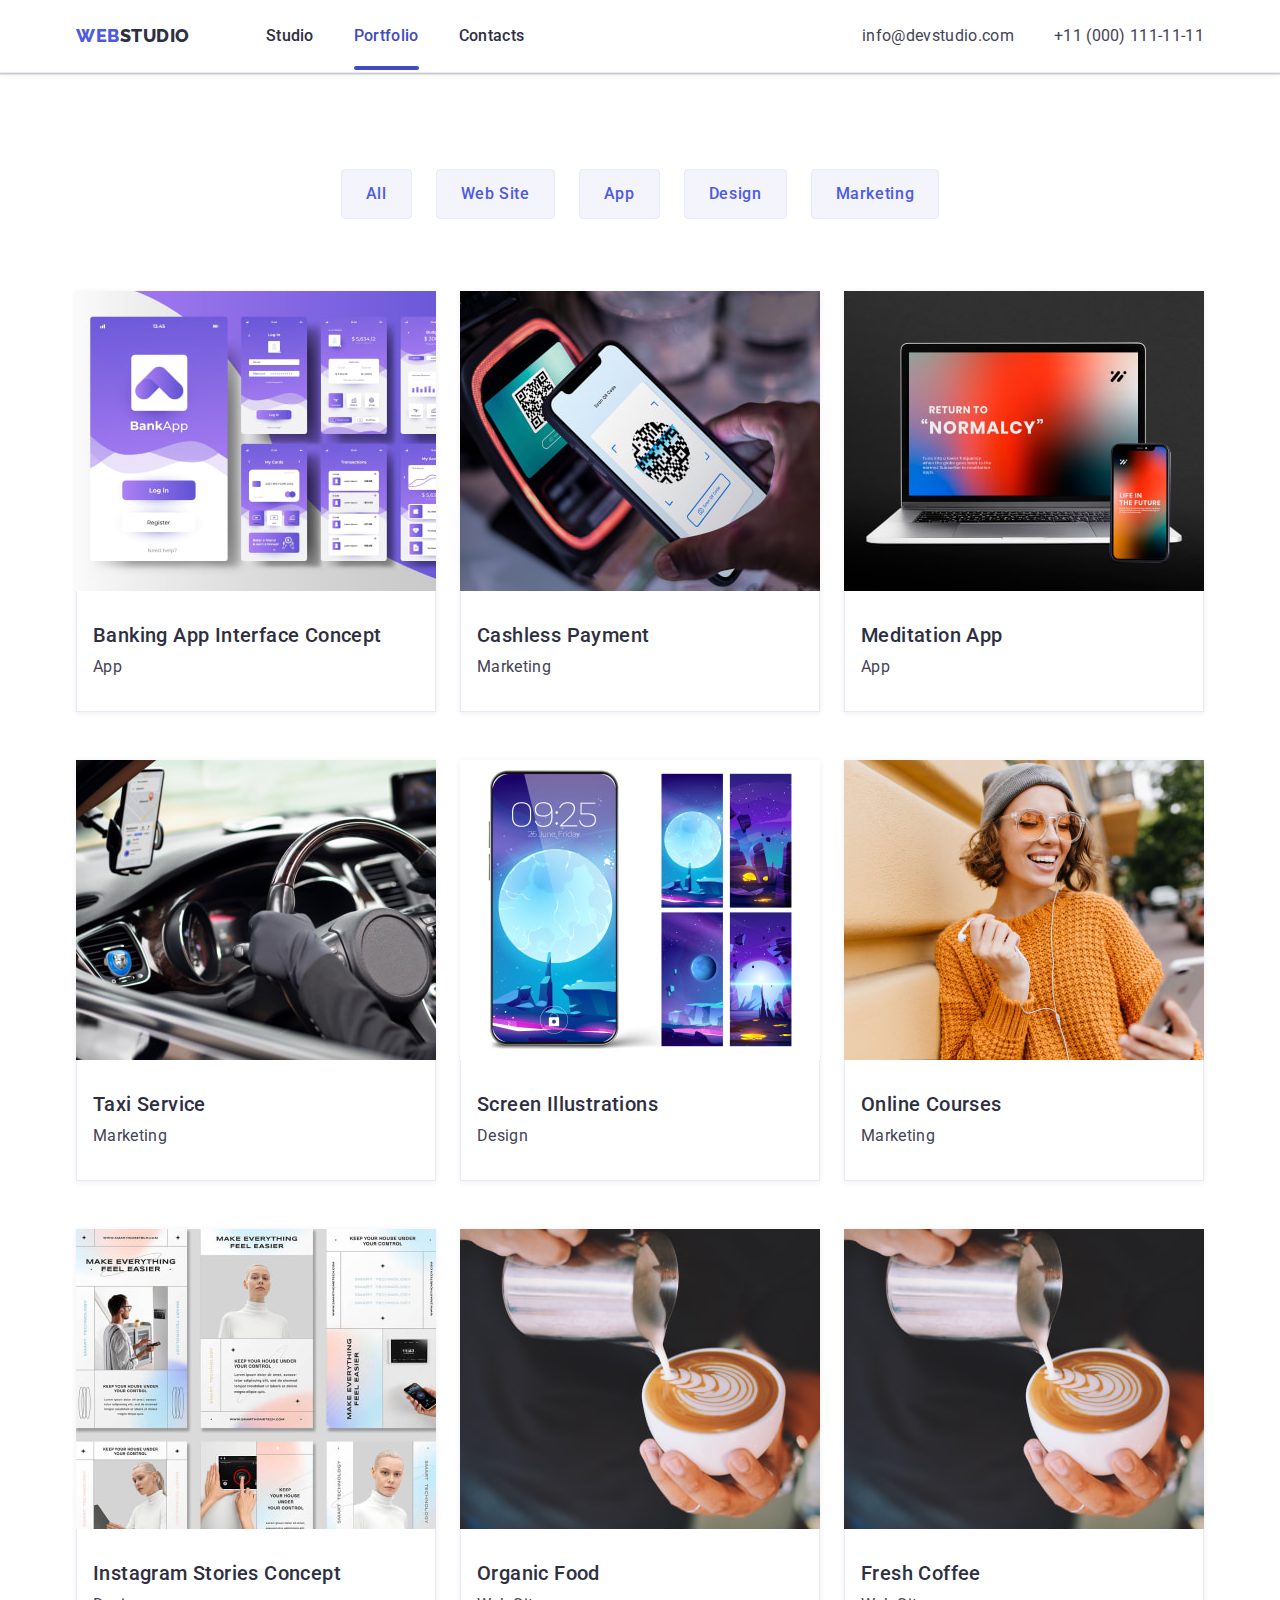
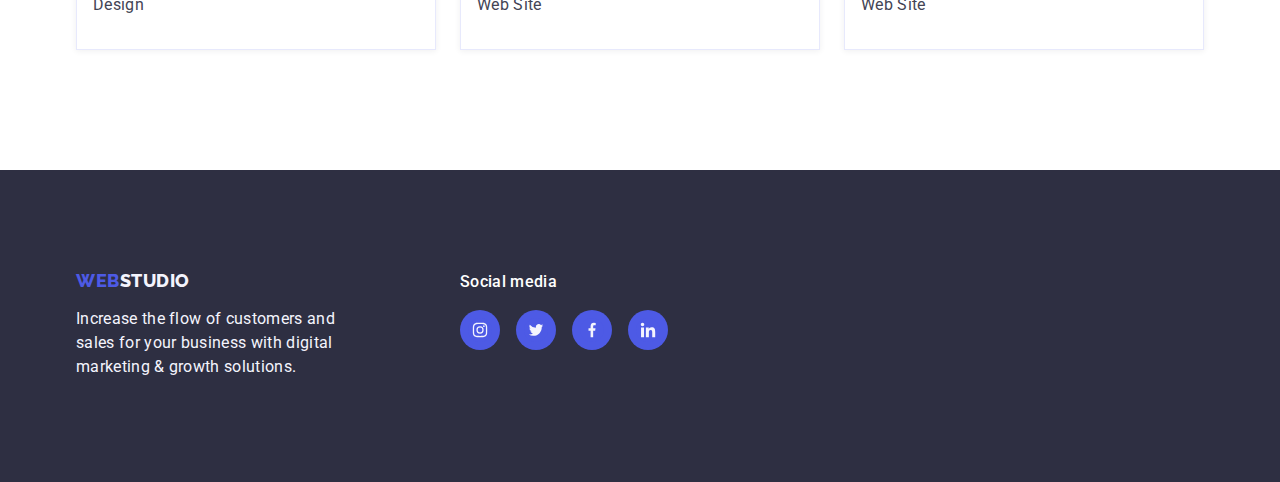
==== commit ee004745: "goit-markup-hw-04-6" ====
--- a/portfolio.html
+++ b/portfolio.html
@@ -29,10 +29,10 @@
           <a class="link-logo" href="./index.html">Web<span class="logo-dark">Studio</span></a>
           <ul class="header-list">
             <li>
-              <a class="nav-menu-item active-page" href="./index.html">Studio</a>
-            </li>
-            <li>
-              <a class="nav-menu-item" href="./portfolio.html">Portfolio</a>
+              <a class="nav-menu-item" href="./index.html">Studio</a>
+            </li>
+            <li>
+              <a class="nav-menu-item active-page" href="./portfolio.html">Portfolio</a>
             </li>
             <li><a class="nav-menu-item" href="">Contacts</a></li>
           </ul>
--- a/css/styles.css
+++ b/css/styles.css
@@ -142,14 +142,16 @@
  }
 
  .active-page::after {
-     position: absolute;
-     left: 0px;
-     bottom: -1px;
-     background-color: var(--pressed-state-color);
-     content: '';
-     width: 100%;
-     height: 4px;
-     border-radius: 2px;
+    content: '';
+        position: absolute;
+        left: 0;
+        display: block;
+        bottom: -1px;
+        width: 100%;
+        height: 4px;
+        background-color: #404bbf;
+        border-radius: 2px;
+        color: #404bbf;
  }
 
  .address {
@@ -457,35 +459,32 @@
 
  .modal-window {
      position: absolute;
-     top: 50%;
-     left: 50%;
-     transform: translate(-50%, -50%);
-     min-height: 584px;
-     width: 408px;
-     padding: 24px;
-     background: var(--modal-background-color);
-     box-shadow: 0px 1px 1px var(--modal-box-shadow-1),
-         0px 1px 3px var(--modal-shadow-2), 0px 2px 1px var(--modal-shadow-3);
-     border-radius: 4px;
-     transition: transform 250ms cubic-bezier(0.4, 0, 0.2, 1);
+    top: 50%; 
+    left: 50%;
+    transform: translate(-50%, -50%) scale(1); 
+    width: 408px; 
+    min-height: 584px; 
+    background: #fcfcfc;
+    box-shadow: 0px 1px 1px rgba(0, 0, 0, 0.14), 0px 1px 3px rgba(0, 0, 0, 0.12), 0px 2px 1px rgba(0, 0, 0, 0.2); 
+    border-radius: 4px; 
+    transition: transform 250ms cubic-bezier(0.4, 0, 0.2, 1);
  }
 
  .modal-close-button {
-     display: flex;
-     position: absolute;
-     top: 24px;
-     right: 24px;
-     align-items: center;
-     justify-content: center;
-     width: 24px;
-     height: 24px;
-     padding: 0;
-     cursor: pointer;
-     background-color: var(--accent-color);
-     border: 1px solid var(--close-button-border-color);
-     border-radius: 50%;
-     transition: background-color 250ms cubic-bezier(0.4, 0, 0.2, 1),
-         border 250ms cubic-bezier(0.4, 0, 0.2, 1);
+    position: absolute;
+        display: flex;
+        top: 24px;
+        right: 24px;
+        width: 24px;
+        height: 24px;
+        border-radius: 50%;
+        align-items: center;
+        justify-content: center;
+        background-color: #e7e9fc;
+        border: 1px solid rgba(0, 0, 0, 0.1);
+        padding: 0;
+        cursor: pointer;
+        transition: background-color 250ms cubic-bezier(0.4, 0, 0.2, 1), border 250ms cubic-bezier(0.4, 0, 0.2, 1);
  }
 
  .modal-close-button:hover,
